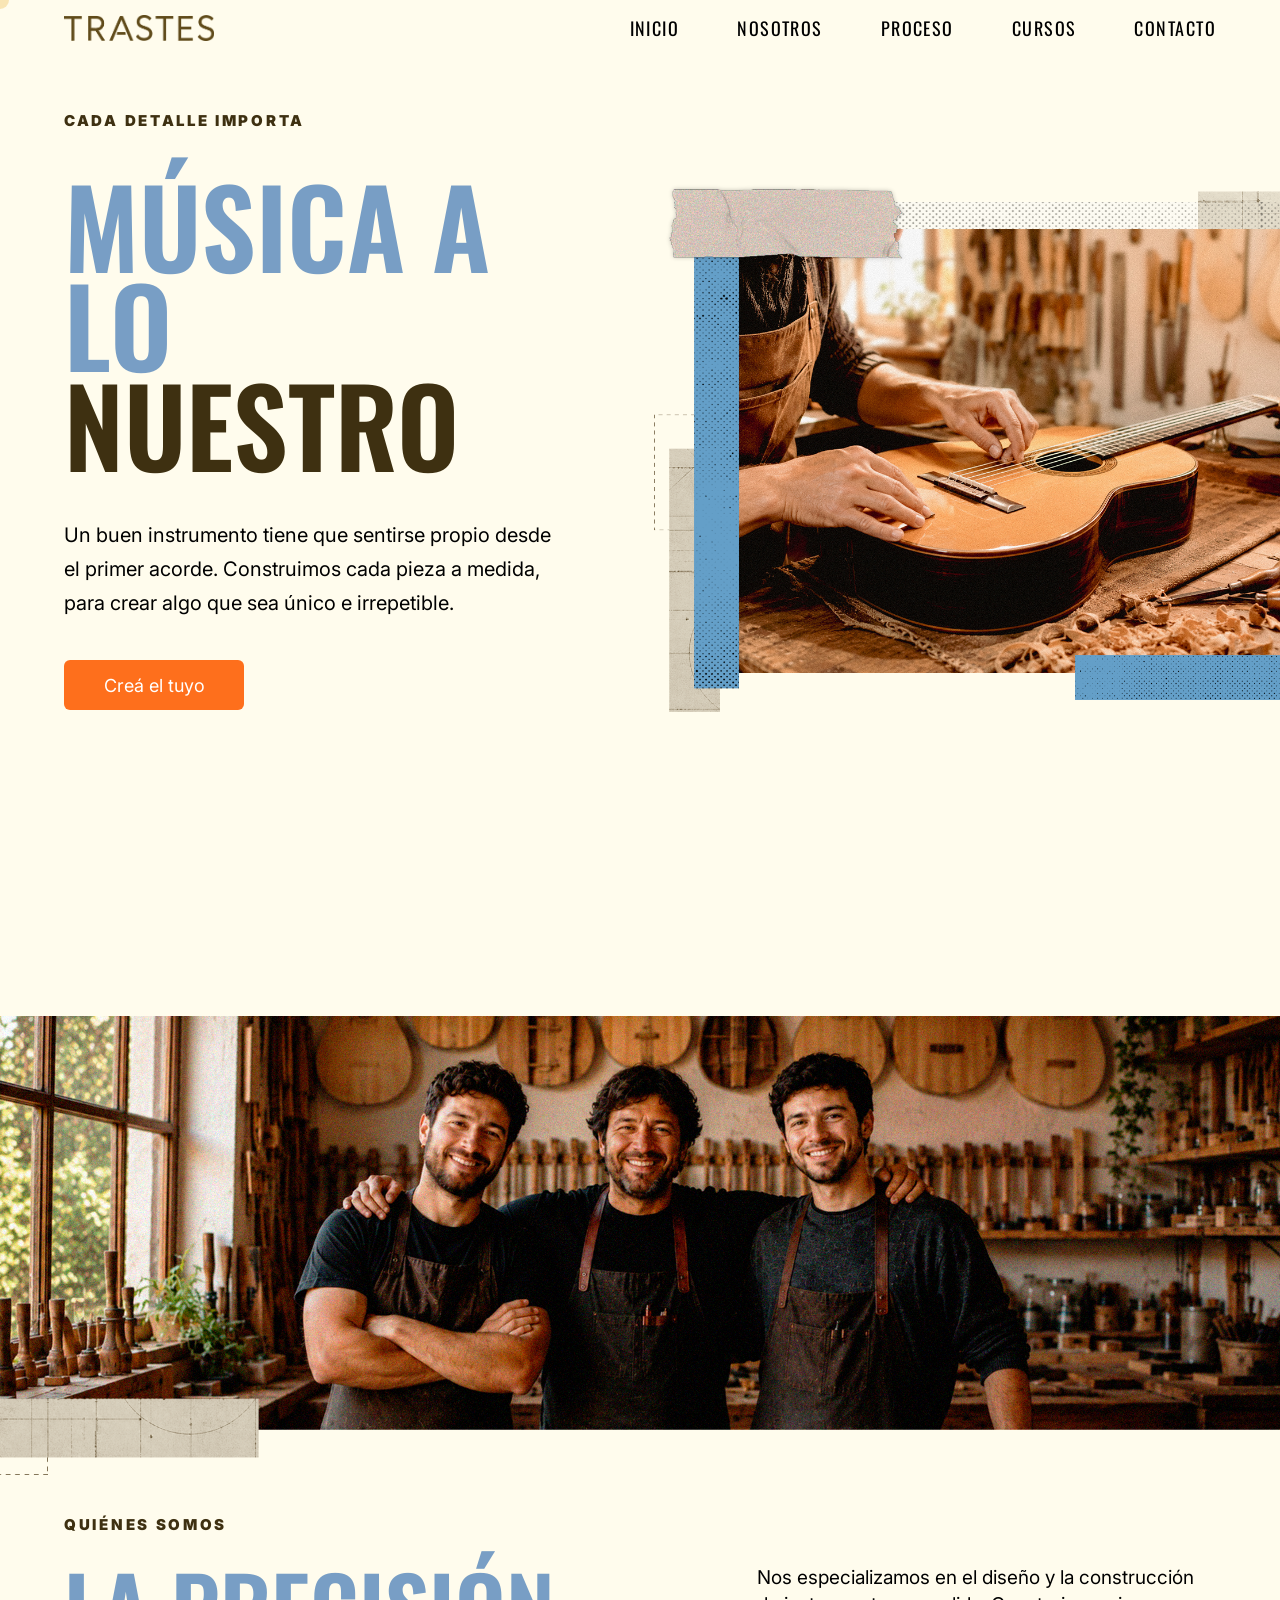
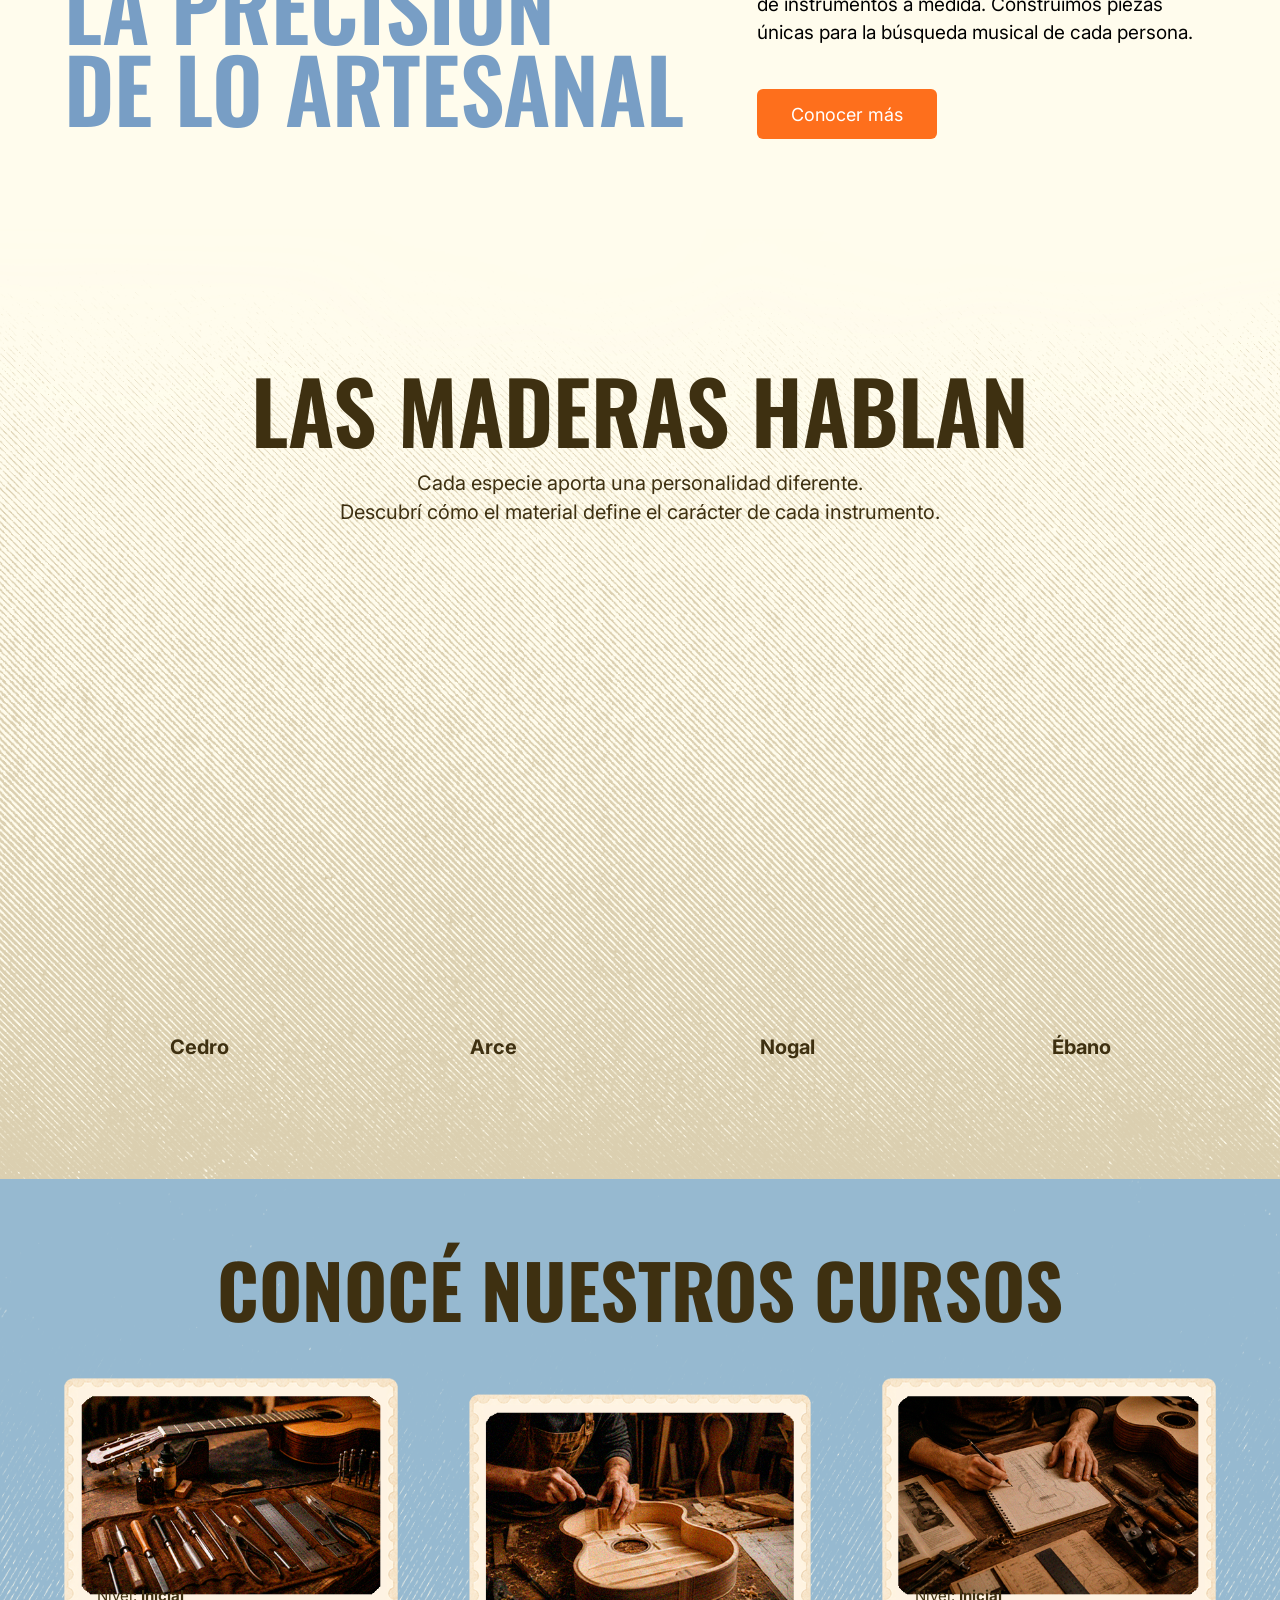
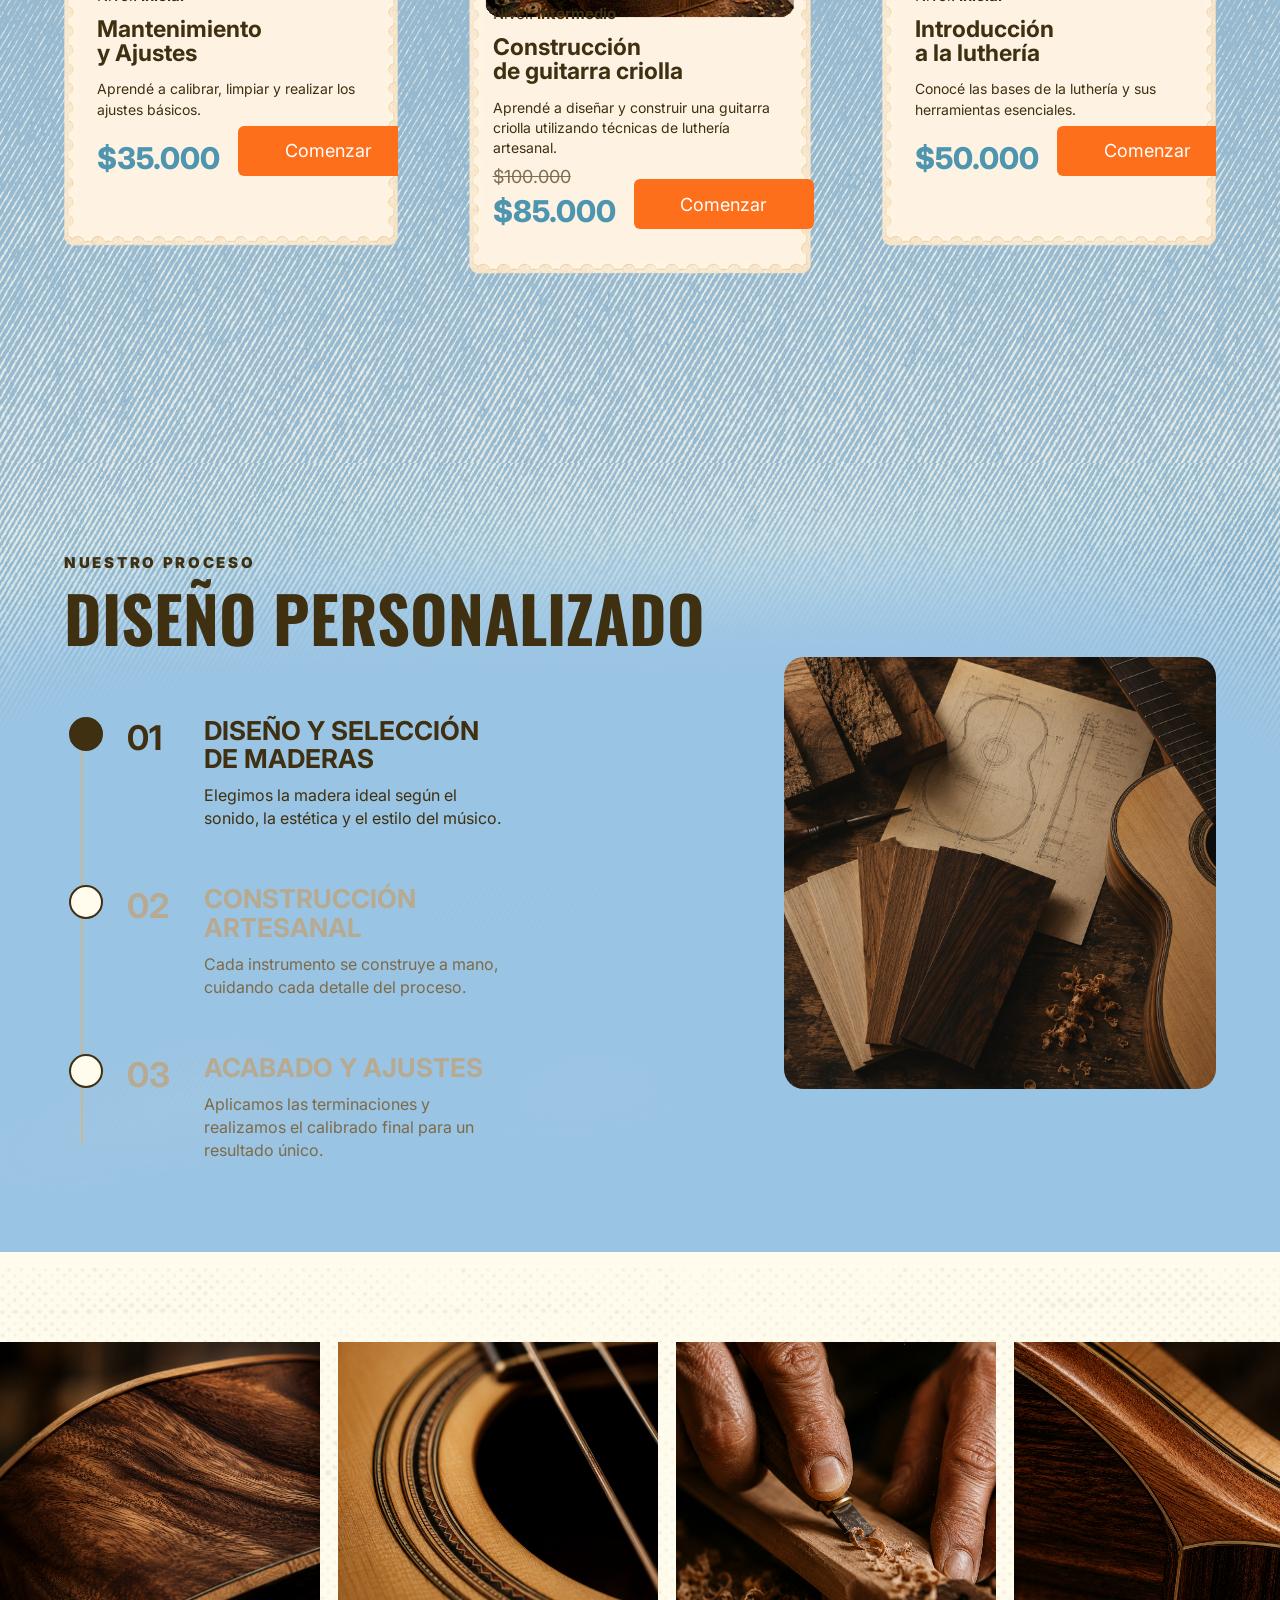
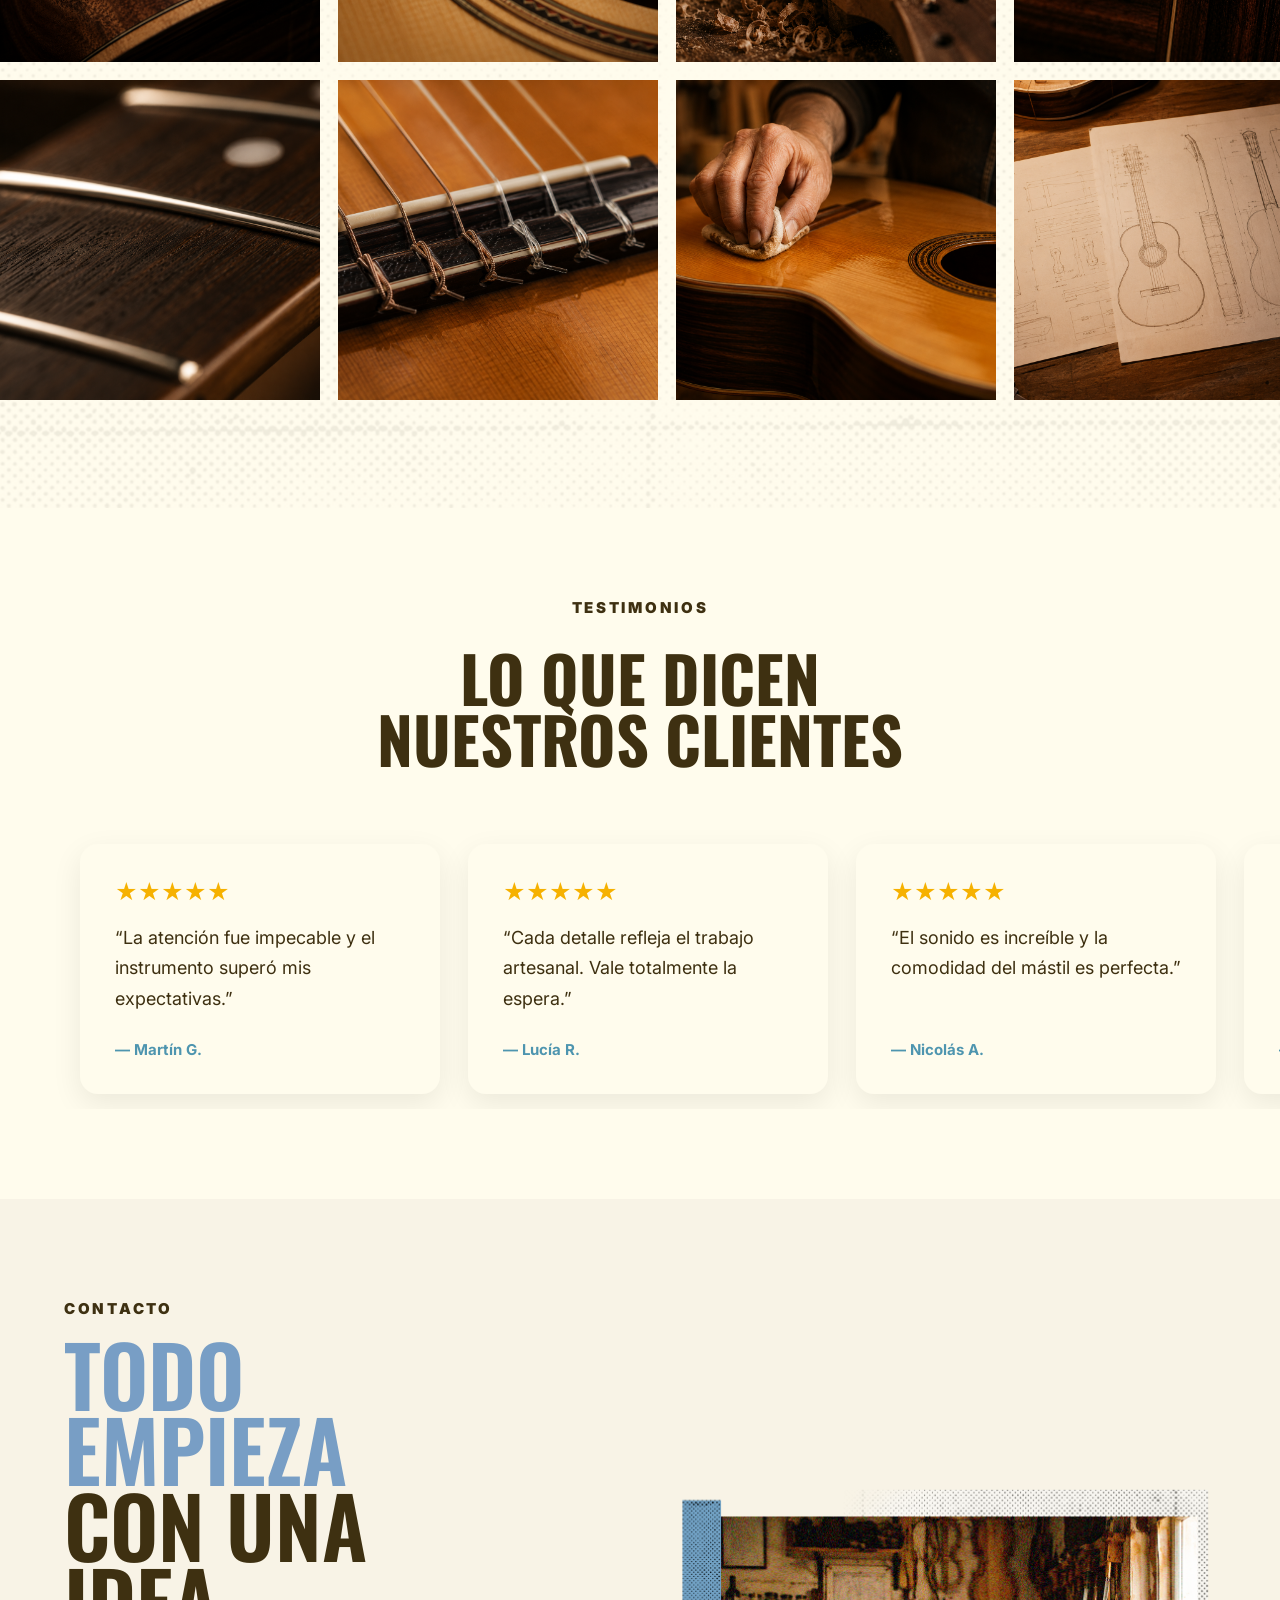
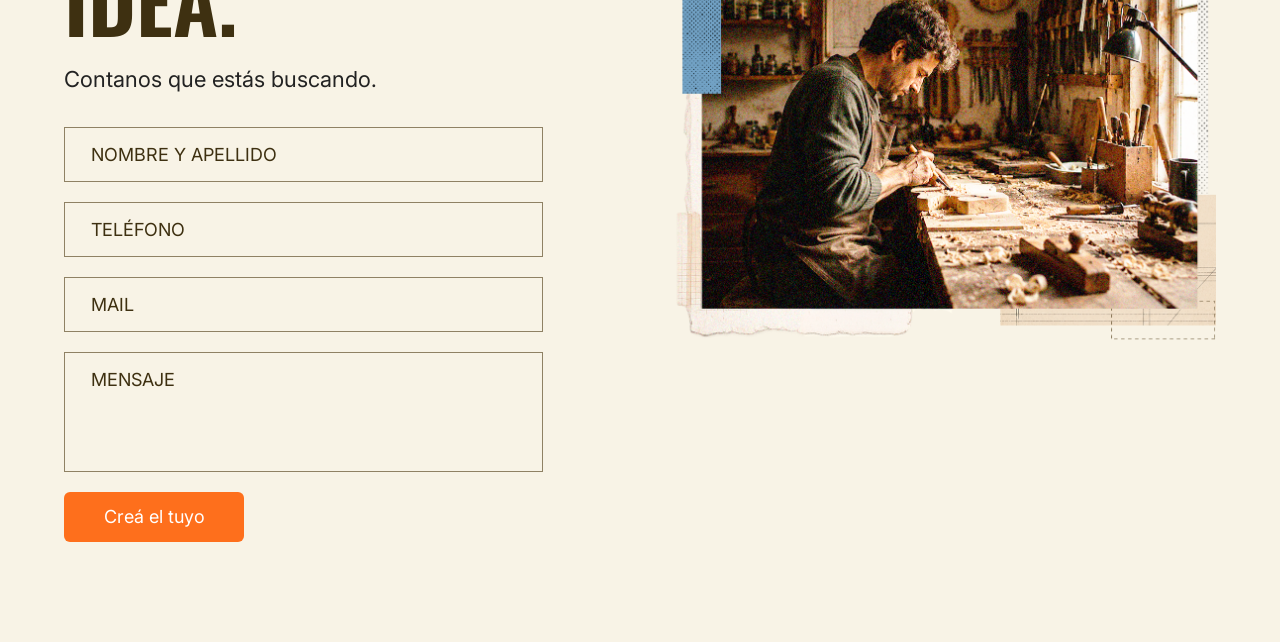
==== index.html @ e8a8e0d1 "Primer commit" ====
<!DOCTYPE html>
<html lang="es">

<head>

    <meta charset="UTF-8">
    <meta name="viewport" content="width=device-width, initial-scale=1.0">

    <title>Trastes | Luthería</title>

    <!-- Google Fonts -->
    <link rel="preconnect" href="https://fonts.googleapis.com">
    <link rel="preconnect" href="https://fonts.gstatic.com" crossorigin>

    <link href="https://fonts.googleapis.com/css2?family=Inter:wght@400&family=Oswald:wght@400;600&display=swap"
        rel="stylesheet">

    <!-- CSS -->
    <link rel="stylesheet" href="style.css">

</head>

<body>

    <!-- Cursor personalizado -->
    <div class="cursor"></div>

    <!-- ================= HEADER ================= -->

    <header>

        <div class="container nav-container">

            <a href="#" class="logo">
                <img src="img/logo.png" alt="Logo Trastes">
            </a>

            <nav>

                <ul>

                    <li><a href="#inicio">Inicio</a></li>
                    <li><a href="#nosotros">Nosotros</a></li>
                    <li><a href="#proceso">Proceso</a></li>
                    <li><a href="#cursos">Cursos</a></li>
                    <li><a href="#contacto">Contacto</a></li>

                </ul>

            </nav>

        </div>

    </header>

    <!-- ================= HERO ================= -->

    <section class="hero" id="inicio">

        <div class="container hero-container">

            <!-- TEXTO -->

            <div class="hero-text">

                <span class="subtitle">
                    CADA DETALLE IMPORTA
                </span>

                <h1>

                    <span class="blue">
                        MÚSICA A LO
                    </span>

                    <span class="brown">
                        NUESTRO
                    </span>

                </h1>

                <p>

                    Un buen instrumento tiene que sentirse propio
                    desde el primer acorde. Construimos cada pieza
                    a medida, para crear algo que sea único e irrepetible.

                </p>

                <a href="#" class="btn-principal">
                    Creá el tuyo
                </a>

            </div>

            <!-- IMAGEN -->

            <div class="hero-image">

                <img
                    src="img/hero-luthier.png"
                    alt="Luthier trabajando">

            </div>

        </div>

    </section>
<section class="nosotros" id="nosotros">

    <!-- Imagen -->

    <div class="nosotros-image">

        <img src="img/nosotros-collage.png" alt="Equipo de luthiers">

    </div>

    <div class="container">

        <span class="subtitle">
            QUIÉNES SOMOS
        </span>

        <div class="nosotros-contenido">

            <!-- Título -->

            <div class="nosotros-titulo">

                <h2>

                    <span class="blue">LA PRECISIÓN</span>
                    <span class="blue">DE LO ARTESANAL</span>

                </h2>

            </div>

            <!-- Texto -->

            <div class="nosotros-info">

                <p>

                    Nos especializamos en el diseño y la construcción de instrumentos a medida. Construimos piezas únicas para la búsqueda musical de cada persona.

                </p>

                <a href="#" class="btn-principal">

                    Conocer más

                </a>

            </div>

        </div>

    </div>

</section>
<!-- ================= LAS MADERAS ================= -->

<section class="maderas" id="maderas">

    <div class="container">

        <div class="maderas-header">

            <h2>
                LAS MADERAS HABLAN
            </h2>

            <p>
                Cada especie aporta una personalidad diferente.<br>
                Descubrí cómo el material define el carácter de cada instrumento.
            </p>

        </div>

        <div class="maderas-grid">

            <!-- Cedro -->

            <article class="card-madera">

                <div class="card-inner">

                    <div class="card-front">

                        <img src="img/madera-cedro.png" alt="Cedro">

                    </div>

                    <div class="card-back">

    <img src="img/pluma.png" alt="Ligero" class="icono-pluma">

    <h3>Ligero</h3>

    <p>
        De veta fina y tono cálido.
    </p>

</div>

                </div>

                <h4>Cedro</h4>

            </article>

            <!-- Arce -->

            <article class="card-madera">

                <div class="card-inner">

                    <div class="card-front">

                        <img src="img/madera-arce.png" alt="Arce">

                    </div>

                    <div class="card-back">
                        <img src="img/escudo.png" alt="Resistente" class="icono-escudo">

                        <h3>Resistente</h3>

                        <p>
                            De textura uniforme<br>
                            y color claro.
                        </p>

                    </div>

                </div>

                <h4>Arce</h4>

            </article>

            <!-- Nogal -->

            <article class="card-madera">

                <div class="card-inner">

                    <div class="card-front">

                        <img src="img/madera-nogal.png" alt="Nogal">

                    </div>

                    <div class="card-back">
                        <img src="img/estrella.png" alt="Noble" class="icono-estrella">

                        <h3>Noble</h3>

                        <p>
                            De vetas profundas<br>
                            y color intenso.
                        </p>

                    </div>

                </div>

                <h4>Nogal</h4>

            </article>

            <!-- Ébano -->

            <article class="card-madera">

                <div class="card-inner">

                    <div class="card-front">

                        <img src="img/madera-ebano.png" alt="Ébano">

                    </div>

                    <div class="card-back">
                        <img src="img/balanza.png" alt="Denso" class="icono-balanza">

                        <h3>Denso</h3>

                        <p>
                            De gran dureza<br>
                            y acabado elegante.
                        </p>

                    </div>

                </div>

                <h4>Ébano</h4>

            </article>

        </div>

    </div>

</section>
<!-- ================= CURSOS ================= -->

<section class="cursos" id="cursos">

    <div class="container">

        <div class="cursos-header">

            <h2>CONOCÉ NUESTROS CURSOS</h2>

        </div>

        <div class="cursos-grid">

            <!-- CURSO 1 -->

            <article class="curso-card curso-chico">

                <img src="img/curso-mantenimiento.png" alt="Curso Mantenimiento">

                <div class="curso-info">

                    <p class="nivel">
                        Nivel: <strong>Inicial</strong>
                    </p>

                    <h3>
                        Mantenimiento<br>
                        y Ajustes
                    </h3>

                    <p class="descripcion">
                        Aprendé a calibrar, limpiar y realizar los ajustes básicos.
                    </p>

                    <div class="curso-footer">

                        <p class="precio">
                            $35.000
                        </p>

                        <a href="#" class="btn-principal">
                            Comenzar
                        </a>

                    </div>

                </div>

            </article>

            <!-- CURSO 2 -->

            <article class="curso-card curso-grande">

                <img src="img/curso-construccion.png" alt="Curso Construcción">

                <div class="curso-info">

                    <p class="nivel">
                        Nivel: <strong>Intermedio</strong>
                    </p>

                    <h3>
                        Construcción<br>
                        de guitarra criolla
                    </h3>

                    <p class="descripcion">
                        Aprendé a diseñar y construir una guitarra criolla utilizando técnicas de luthería artesanal.
                    </p>

                    <p class="precio-anterior">
                        $100.000
                    </p>

                    <div class="curso-footer">

                        <p class="precio">
                            $85.000
                        </p>

                        <a href="detalle.html" class="btn-principal">
                            Comenzar
                        </a>

                    </div>

                </div>

            </article>

            <!-- CURSO 3 -->

            <article class="curso-card curso-chico">

                <img src="img/curso-introduccion.png" alt="Curso Introducción">

                <div class="curso-info">

                    <p class="nivel">
                        Nivel: <strong>Inicial</strong>
                    </p>

                    <h3>
                        Introducción<br>
                        a la luthería
                    </h3>

                    <p class="descripcion">
                        Conocé las bases de la luthería y sus herramientas esenciales.
                    </p>

                    <div class="curso-footer">

                        <p class="precio">
                            $50.000
                        </p>

                        <a href="#" class="btn-principal">
                            Comenzar
                        </a>

                    </div>

                </div>

            </article>

        </div>

    </div>

</section>

</section>
<!-- ================= PROCESO ================= -->

<section class="proceso" id="proceso">

    <div class="container proceso-container">

        <!-- TÍTULO -->

        <div class="proceso-header">

            <span class="subtitle">
                NUESTRO PROCESO
            </span>

            <h2>
                DISEÑO PERSONALIZADO
            </h2>

        </div>

        <!-- CONTENIDO -->

        <div class="proceso-content">

            <!-- TIMELINE -->

            <div class="timeline">

                <div class="linea"></div>

                <!-- PASO 1 -->

                <div class="step active" data-img="img/proceso-1.png">

                    <div class="circle"></div>

                    <div class="numero">
                        01
                    </div>

                    <div class="texto">

                        DISEÑO Y SELECCIÓN<br>
                        DE MADERAS

                        <span>
                            Elegimos la madera ideal según el sonido,
                            la estética y el estilo del músico.
                        </span>

                    </div>

                </div>

                <!-- PASO 2 -->

                <div class="step" data-img="img/proceso-2.png">

                    <div class="circle"></div>

                    <div class="numero">
                        02
                    </div>

                    <div class="texto">

                        CONSTRUCCIÓN<br>
                        ARTESANAL

                        <span>
                            Cada instrumento se construye a mano,
                            cuidando cada detalle del proceso.
                        </span>

                    </div>

                </div>

                <!-- PASO 3 -->

                <div class="step" data-img="img/proceso-3.png">

                    <div class="circle"></div>

                    <div class="numero">
                        03
                    </div>

                    <div class="texto">

                        ACABADO Y AJUSTES

                        <span>
                            Aplicamos las terminaciones y realizamos
                            el calibrado final para un resultado único.
                        </span>

                    </div>

                </div>

            </div>

            <!-- IMAGEN -->

            <div class="proceso-right">

                <img
                    id="proceso-img"
                    src="img/proceso-1.png"
                    alt="Proceso">

            </div>

        </div>

    </div>

</section>
<!-- ================= GALERÍA ================= -->

<section class="galeria" id="galeria">

    <!-- FILA 1 -->

    <div class="galeria-slider">

        <div class="galeria-track izquierda">

            <img src="img/foto1.png" alt="">
            <img src="img/foto2.png" alt="">
            <img src="img/foto3.png" alt="">
            <img src="img/foto4.png" alt="">
            <img src="img/foto5.png" alt="">
            <img src="img/foto6.png" alt="">
            <img src="img/foto7.png" alt="">
            <img src="img/foto8.png" alt="">
            <img src="img/foto9.png" alt="">

            <!-- Repetidas para el loop -->

            <img src="img/foto1.png" alt="">
            <img src="img/foto2.png" alt="">
            <img src="img/foto3.png" alt="">
            <img src="img/foto4.png" alt="">
            <img src="img/foto5.png" alt="">
            <img src="img/foto6.png" alt="">
            <img src="img/foto7.png" alt="">
            <img src="img/foto8.png" alt="">
            <img src="img/foto9.png" alt="">

        </div>

    </div>

    <!-- FILA 2 -->

    <div class="galeria-slider">

        <div class="galeria-track derecha">

            <img src="img/foto10.png" alt="">
            <img src="img/foto11.png" alt="">
            <img src="img/foto12.png" alt="">
            <img src="img/foto13.png" alt="">
            <img src="img/foto14.png" alt="">
            <img src="img/foto15.png" alt="">
            <img src="img/foto16.png" alt="">
            <img src="img/foto17.png" alt="">
            <img src="img/foto18.png" alt="">

            <!-- Repetidas para el loop -->

            <img src="img/foto10.png" alt="">
            <img src="img/foto11.png" alt="">
            <img src="img/foto12.png" alt="">
            <img src="img/foto13.png" alt="">
            <img src="img/foto14.png" alt="">
            <img src="img/foto15.png" alt="">
            <img src="img/foto16.png" alt="">
            <img src="img/foto17.png" alt="">
            <img src="img/foto18.png" alt="">

        </div>

    </div>

</section>

<!-- ================= TESTIMONIOS ================= -->

<section class="testimonios" id="testimonios">

    <div class="container">

        <div class="testimonios-header">

            <span class="subtitle">
                TESTIMONIOS
            </span>

            <h2>
                LO QUE DICEN<br>
                NUESTROS CLIENTES
            </h2>

        </div>

    </div>

    <div class="slider">

        <div class="slider-track">

            <!-- 1 -->

            <article class="testimonio-card">
                <p class="estrellas">★★★★★</p>
                <p class="comentario">
                    “La atención fue impecable y el instrumento superó mis expectativas.”
                </p>
                <span class="autor">— Martín G.</span>
            </article>

            <!-- 2 -->

            <article class="testimonio-card">
                <p class="estrellas">★★★★★</p>
                <p class="comentario">
                    “Cada detalle refleja el trabajo artesanal. Vale totalmente la espera.”
                </p>
                <span class="autor">— Lucía R.</span>
            </article>

            <!-- 3 -->

            <article class="testimonio-card">
                <p class="estrellas">★★★★★</p>
                <p class="comentario">
                    “El sonido es increíble y la comodidad del mástil es perfecta.”
                </p>
                <span class="autor">— Nicolás A.</span>
            </article>

            <!-- 4 -->

            <article class="testimonio-card">
                <p class="estrellas">★★★★★</p>
                <p class="comentario">
                    “Me acompañaron durante todo el proceso de construcción.”
                </p>
                <span class="autor">— Sofía C.</span>
            </article>

            <!-- 5 -->

            <article class="testimonio-card">
                <p class="estrellas">★★★★★</p>
                <p class="comentario">
                    “Se nota el cuidado por cada pieza de madera.”
                </p>
                <span class="autor">— Pablo M.</span>
            </article>

            <!-- 6 -->

            <article class="testimonio-card">
                <p class="estrellas">★★★★★</p>
                <p class="comentario">
                    “Aprendí muchísimo en el curso. Muy recomendable.”
                </p>
                <span class="autor">— Valentina S.</span>
            </article>

            <!-- 7 -->

            <article class="testimonio-card">
                <p class="estrellas">★★★★★</p>
                <p class="comentario">
                    “La guitarra quedó exactamente como la imaginaba.”
                </p>
                <span class="autor">— Franco L.</span>
            </article>

            <!-- 8 -->

            <article class="testimonio-card">
                <p class="estrellas">★★★★★</p>
                <p class="comentario">
                    “Un trabajo artesanal de primer nivel.”
                </p>
                <span class="autor">— Camila D.</span>
            </article>

            <!-- 9 -->

            <article class="testimonio-card">
                <p class="estrellas">★★★★★</p>
                <p class="comentario">
                    “Excelente calidad y una experiencia muy personalizada.”
                </p>
                <span class="autor">— Diego P.</span>
            </article>

            <!-- 10 -->

            <article class="testimonio-card">
                <p class="estrellas">★★★★★</p>
                <p class="comentario">
                    “Volvería a elegir Trastes sin dudarlo.”
                </p>
                <span class="autor">— Agustina F.</span>
            </article>

            <!-- REPETIDOS PARA EL LOOP -->

            <article class="testimonio-card">
                <p class="estrellas">★★★★★</p>
                <p class="comentario">“La atención fue impecable y el instrumento superó mis expectativas.”</p>
                <span class="autor">— Martín G.</span>
            </article>

            <article class="testimonio-card">
                <p class="estrellas">★★★★★</p>
                <p class="comentario">“Cada detalle refleja el trabajo artesanal. Vale totalmente la espera.”</p>
                <span class="autor">— Lucía R.</span>
            </article>

            <article class="testimonio-card">
                <p class="estrellas">★★★★★</p>
                <p class="comentario">“El sonido es increíble y la comodidad del mástil es perfecta.”</p>
                <span class="autor">— Nicolás A.</span>
            </article>

            <article class="testimonio-card">
                <p class="estrellas">★★★★★</p>
                <p class="comentario">“Me acompañaron durante todo el proceso de construcción.”</p>
                <span class="autor">— Sofía C.</span>
            </article>

            <article class="testimonio-card">
                <p class="estrellas">★★★★★</p>
                <p class="comentario">“Se nota el cuidado por cada pieza de madera.”</p>
                <span class="autor">— Pablo M.</span>
            </article>

            <article class="testimonio-card">
                <p class="estrellas">★★★★★</p>
                <p class="comentario">“Aprendí muchísimo en el curso. Muy recomendable.”</p>
                <span class="autor">— Valentina S.</span>
            </article>

            <article class="testimonio-card">
                <p class="estrellas">★★★★★</p>
                <p class="comentario">“La guitarra quedó exactamente como la imaginaba.”</p>
                <span class="autor">— Franco L.</span>
            </article>

            <article class="testimonio-card">
                <p class="estrellas">★★★★★</p>
                <p class="comentario">“Un trabajo artesanal de primer nivel.”</p>
                <span class="autor">— Camila D.</span>
            </article>

            <article class="testimonio-card">
                <p class="estrellas">★★★★★</p>
                <p class="comentario">“Excelente calidad y una experiencia muy personalizada.”</p>
                <span class="autor">— Diego P.</span>
            </article>

            <article class="testimonio-card">
                <p class="estrellas">★★★★★</p>
                <p class="comentario">“Volvería a elegir Trastes sin dudarlo.”</p>
                <span class="autor">— Agustina F.</span>
            </article>

        </div>

    </div>

</section>
<!-- ================= CONTACTO ================= -->

<section class="contacto" id="contacto">

    <div class="container contacto-container">

        <!-- IZQUIERDA -->

        <div class="contacto-left">

            <span class="subtitle">
                CONTACTO
            </span>

            <h2>
                <span>TODO EMPIEZA</span><br>
                CON UNA IDEA.
            </h2>

            <p>
                Contanos que estás buscando.
            </p>

            <form>

                <input
                    type="text"
                    placeholder="NOMBRE Y APELLIDO">

                <input
                    type="tel"
                    placeholder="TELÉFONO">

                <input
                    type="email"
                    placeholder="MAIL">

                <textarea
                    placeholder="MENSAJE"></textarea>

                <button class="btn-principal">
                    Creá el tuyo
                </button>

            </form>

        </div>

        <!-- DERECHA -->

        <div class="contacto-right">

            <img
                src="img/contacto.png"
                alt="Luthier trabajando">

        </div>

    </div>

</section>

<script src="script.js"></script>

</body>
</html>
---- style.css ----
/*==================================================
RESET
==================================================*/

*{
    margin:0;
    padding:0;
    box-sizing:border-box;
}

html{
    scroll-behavior:smooth;
}

body{

    background:#FFFCED;
    color:#000;
    font-family:'Inter',sans-serif;
    overflow-x:hidden;
    cursor:none;

}

/*==================================================
VARIABLES
==================================================*/

:root{

    --crema:#FFFCED;
    --celeste:#789EC5;
    --marron:#3E3011;
    --mostaza:#EFC45E;
    --negro:#000000;

}

/*==================================================
GENERALES
==================================================*/

.container{

    width:90%;
    max-width:1400px;
    margin:auto;

}

img{

    display:block;
    width:100%;

}

a{

    text-decoration:none;
    color:inherit;

}

ul{

    list-style:none;

}

/*==================================================
HEADER
==================================================*/

header{

    width:100%;
    padding:15px 0;

}

.nav-container{

    display:flex;
    justify-content:space-between;
    align-items:center;

}

/*==================================================
LOGO
==================================================*/

.logo img{

    width:150px;
    height:auto;

}

/*==================================================
MENU
==================================================*/

nav ul{

    display:flex;
    align-items:center;
    gap:58px;

}

nav a{

    font-family:'Oswald',sans-serif;
    font-size:18px;
    font-weight:400;
    text-transform:uppercase;
    letter-spacing:.08em;

    transition:.3s;

}

nav a:hover{

    color:var(--celeste);

}
/*==================================================
HERO
==================================================*/

.hero{

    width:100%;
    min-height:100vh;

    display:flex;
    align-items:center;

    padding:80px 0 40px;

}

.hero-container{

    display:flex;
    align-items:center;
    justify-content:space-between;

    gap:90px;

    margin-top:20px;

}

/*==================================================
TEXTO
==================================================*/

.hero-text{

    flex:0 0 43%;

    transform:translateY(-30px);

}

.subtitle{

    display:block;

    margin-bottom:30px;

    font-family:'Inter',sans-serif;
    font-size:15px;
    font-weight:900;
    text-transform:uppercase;
    letter-spacing:.18em;

    color:#3e3011;

}

.hero .subtitle{

    position:relative;
    top:-15px;

}
.hero h1{

    display:flex;
    flex-direction:column;

    margin-bottom:45px;

    font-family:'Oswald',sans-serif;
    font-size:108px;
    font-weight:600;

    line-height:.92;

    text-transform:uppercase;

}

.blue{

    color:#789EC5;

}

.brown{

    color:#3E3011;

}

.hero p{

    width:500px;

    margin-bottom:40px;

    font-family:'Inter',sans-serif;
    font-size:20px;
    font-weight:400;

    line-height:1.7;

    color:#000;

}

.hero p strong{

    font-weight:400;

}

/*==================================================
BOTÓN
==================================================*/

.btn-principal{

    display:inline-flex;
    justify-content:center;
    align-items:center;

    width:180px;
    height:50px;

    background:#fe6f1c;

    border-radius:6px;

    color:#fff;

    font-family:'Inter',sans-serif;
    font-size:18px;
    font-weight:700;

    transition:.3s;

}

.btn-principal:hover{

    background:#ddb148;

}
/*==================================================
IMAGEN HERO
==================================================*/

.hero-image{

    flex:0 0 57%;

    display:flex;
    justify-content:flex-end;
    align-items:center;

}

.hero-image img{

    width:100%;
    max-width:850px;

    height:auto;

    object-fit:contain;

    transition:.4s ease;

}

.hero-image img:hover{

    transform:scale(1.01);

}

/*==================================================
CURSOR PERSONALIZADO
==================================================*/

.cursor{

    position:fixed;

    top:0;
    left:0;

    width:18px;
    height:18px;

    border-radius:50%;

    background:rgba(239,196,94,.40);

    pointer-events:none;

    transform:translate(-50%,-50%);

    z-index:9999;

    transition:
        width .25s,
        height .25s,
        background .25s;

}

/*==================================================
SELECCIÓN
==================================================*/

::selection{

    background:#EFC45E;
    color:#000;

}

/*==================================================
SCROLL
==================================================*/

::-webkit-scrollbar{

    width:10px;

}

::-webkit-scrollbar-track{

    background:#F4F0DF;

}

::-webkit-scrollbar-thumb{

    background:#3E3011;

    border-radius:30px;

}

::-webkit-scrollbar-thumb:hover{

    background:#789EC5;

}

/*==================================================
TRANSICIONES
==================================================*/

.logo img,
nav a,
.btn-principal,
.hero-image img{

    transition:.35s ease;

}

.logo img:hover{

    transform:rotate(-2deg);

}
/*==================================================
/*==================================================
QUIÉNES SOMOS
==================================================*/

.nosotros{

    width:100%;

    padding:60px 0 90px;

}

.nosotros-image{

    width:100vw;

    margin-left:calc(50% - 50vw);

    margin-bottom:40px;

}

.nosotros-image img{

    width:100%;

    display:block;

}

.nosotros-contenido{

    display:flex;

    justify-content:space-between;

    align-items:flex-start;

    gap:140px;

}

.nosotros-titulo{

    width:48%;

}

.nosotros-info{

    width:52%;

}
/*==================================================
LAS MADERAS
==================================================*/

.maderas{

    width:100%;

    padding:140px 0 120px;

    background:
        url("img/maderas.png")
        center bottom
        no-repeat;

    background-size:cover;

}

.maderas-header{

    text-align:center;

    margin-bottom:70px;

}

.maderas-header h2{

    margin-bottom:18px;

    font-family:'Oswald',sans-serif;

    font-size:86px;

    font-weight:600;

    line-height:.95;

    text-transform:uppercase;

    color:var(--marron);

}

.maderas-header p{

    font-family:'Inter',sans-serif;

    font-size:20px;

    font-weight:400;

    line-height:1.45;

    color:#3E3011;

}

/*==================================================
GRID
==================================================*/

.maderas-grid{

    display:grid;

    grid-template-columns:repeat(4,1fr);

    gap:24px;

    justify-items:center;

}
/*==================================================
TARJETAS
==================================================*/

.card-madera{

    width:220px;

    display:flex;
    flex-direction:column;
    align-items:center;

    perspective:1200px;

}

.card-inner{

    position:relative;

    width:220px;
    height:420px;

    transform-style:preserve-3d;
    -webkit-transform-style:preserve-3d;

}

.card-front,
.card-back{

    position:absolute;

    top:0;
    left:0;

    width:100%;
    height:100%;

    border-radius:20px;

    overflow:hidden;

    transition:transform .65s ease;

    backface-visibility:hidden;
    -webkit-backface-visibility:hidden;

}

.card-front{

    background:#fff;

    transform:rotateY(0deg);

}

.card-front img{

    width:100%;
    height:100%;

    object-fit:cover;

    display:block;

}

/*==================================================
CARA TRASERA
==================================================*/

.card-back{

    display:flex;
    flex-direction:column;
    justify-content:center;
    align-items:center;

    padding:40px;

    background:#FFFCED;

    transform:rotateY(180deg);

    backface-visibility:hidden;
    -webkit-backface-visibility:hidden;

    text-align:center;

}

.card-back h3{

    margin-bottom:12px;

    font-family:'Inter',sans-serif;

    font-size:20px;

    font-weight:700;

    color:var(--marron);

}

.card-back p{

    font-family:'Inter',sans-serif;

    font-size:18px;

    font-weight:400;

    line-height:1.4;

    color:var(--marron);

}
/*==================================================
ICONOS MADERAS
==================================================*/

.icono-pluma{

    width:60px;

    height:auto;

    margin-bottom:22px;

}

.icono-escudo{

    width:65px;

    height:auto;

    margin-bottom:22px;

}

.icono-estrella{

    width:70px;

    height:auto;

    margin-bottom:22px;

}

.icono-balanza{

    width:100px;

    height:auto;

    margin-bottom:22px;

}
/*==================================================
ANIMACIÓN FLIP
==================================================*/

.card-front{

    transform:rotateY(0deg);

}

.card-back{

    transform:rotateY(180deg);

}

.card-madera:hover .card-front{

    transform:rotateY(-180deg);

}

.card-madera:hover .card-back{

    transform:rotateY(0deg);

}

/*==================================================
EFECTOS
==================================================*/

.card-front,
.card-back{

    box-shadow:0 8px 30px rgba(0,0,0,.08);

}

.card-madera:hover{

    cursor:pointer;

}

.card-front img{

    transition:.4s ease;

}

.card-madera:hover .card-front img{

    transform:scale(1.03);

}
/*==================================================
NOMBRE DE LA MADERA
==================================================*/

.card-madera h4{

    width:220px;

    margin-top:18px;

    text-align:center;

    font-family:'Inter',sans-serif;
    font-size:20px;
    font-weight:700;

    color:var(--marron);

}
/*==================================================
IMAGEN
==================================================*/

.nosotros-image{

    flex:0 0 48%;

    display:flex;
    justify-content:flex-start;

}

.nosotros-image img{

    display:block;

    width:100%;

    height:auto;

}

/*==================================================
TEXTO
==================================================*/

.nosotros-titulo{

    width:48%;

}

.nosotros-titulo h2{

    display:flex;
    flex-direction:column;

    font-family:'Oswald',sans-serif;
    font-size:88px;
    font-weight:600;

    line-height:.94;

    text-transform:uppercase;

}

.nosotros-titulo h2 span{

    display:block;

    white-space:nowrap;

}

.nosotros-info{

    width:52%;

}

.nosotros-info p{

    font-family:'Inter',sans-serif;
    font-size:19px;
    font-weight:400;

    line-height:1.45;

    color:#000;

    margin-bottom:38px;

}

.nosotros-info .btn-principal{

    margin-top:5px;

}

.btn-principal:active{

    transform:scale(.97);

}
/*==================================================
CURSOS
==================================================*/

.cursos{

    width:100%;

    padding:55px 0 65px;

    background-color:#FFFCED;

    background-image:url("img/fondo-cursos.png");

    background-repeat:no-repeat;

    background-position:center center;

    background-size:cover;

}

.cursos-header{

    text-align:center;

    margin-bottom:55px;

}

.cursos-header h2{

    font-family:'Oswald',sans-serif;
    font-size:74px;
    font-weight:700;

    text-transform:uppercase;

    color:#3E3011;

}

/*==================================================
GRID
==================================================*/

.cursos-grid{

    display:flex;

    justify-content:space-between;

    align-items:flex-start;

    gap:35px;

}

/*==================================================
TARJETAS
==================================================*/

.curso-card{

    width:29%;

    display:flex;

    flex-direction:column;

    align-items:center;

    min-height:620px;

    transition:.35s ease;

    overflow:hidden;

}

.curso-card:hover{

    transform:translateY(-8px);

}

.curso-grande{

    width:32%;

    min-height:600px;

}

.curso-card img{

    width:100%;

    display:block;

}
.curso-grande img{

    width:93%;

    margin:16px auto 0;

}

/*==================================================
INFORMACIÓN
==================================================*/

.curso-info{

    width:80%;

    margin-top:-270px;

    display:flex;

    flex-direction:column;

}

.curso-card:not(.curso-grande) .curso-info{

    margin-top:-260px;

}

.nivel{

    margin-bottom:12px;

    font-family:'Inter',sans-serif;
    font-size:15px;
    font-weight:400;

    color:#3E3011;

}

.nivel strong{

    font-weight:700;

}

.curso-info h3{

    margin-bottom:14px;

    font-family:'Inter',sans-serif;
    font-size:23px;
    font-weight:700;

    line-height:1.05;

    color:#3E3011;

}

.descripcion{

    margin-bottom:8px;

    font-family:'Inter',sans-serif;
    font-size:14px;

    line-height:1.45;

    color:#3E3011;

}

.precio-anterior{

    margin-bottom:-50px;

    font-family:'Inter',sans-serif;
    font-size:17px;

    color:#6E5A37;

    text-decoration:line-through;

}

.curso-footer{

    display:flex;

    justify-content:space-between;

    align-items:flex-end;

    gap:18px;

    margin-top:12px;

}

.precio{

    font-family:'Inter',sans-serif;
    font-size:30px;
    font-weight:800;

    color:#4E95AF;

    margin:0;

}

/*==================================================
BOTÓN
==================================================*/

.curso-card .btn-principal{

    width:150px;
    height:44px;

    display:flex;
    justify-content:center;
    align-items:center;

    margin:0;

    font-size:18px;

    flex-shrink:0;

}
/*==================================================
BOTONES
==================================================*/
.curso-card .btn-principal{

    width:180px;
    height:50px;

    display:flex;
    justify-content:center;
    align-items:center;

}

/* Tarjetas laterales */
.curso-chico .btn-principal{

    margin-top:-25px;

}

/* Tarjeta del medio */
.curso-grande .btn-principal{

    margin-top:0;

}

/*==================================================
HEADER
==================================================*/

.cursos-header{

    text-align:center;

    margin-bottom:35px;

}

.cursos-header h2{

    font-family:'Oswald',sans-serif;

    font-size:74px;

    font-weight:700;

    text-transform:uppercase;

    color:#3E3011;

}
/*==================================================
PROCESO
==================================================*/

.proceso{

    width:100%;

    padding:90px 0;

    background:url("img/fondo-proceso.png") center center no-repeat;

    background-size:cover;

}

/*==================================================
CONTENEDOR
==================================================*/

.proceso-container{

    display:flex;

    flex-direction:column;

}

/*==================================================
HEADER
==================================================*/

.proceso-header{

    margin-bottom:70px;

}

.proceso .subtitle{

    margin-bottom:16px;

}

.proceso-header h2{

    font-family:'Oswald',sans-serif;

    font-size:64px;

    font-weight:700;

    line-height:.92;

    text-transform:uppercase;

    color:#3E3011;

}

/*==================================================
CONTENIDO
==================================================*/

.proceso-content{

    display:flex;

    justify-content:space-between;

    align-items:flex-start;

    gap:100px;

}

/*==================================================
TIMELINE
==================================================*/

.timeline{

    width:520px;

    position:relative;

    display:flex;

    flex-direction:column;

    gap:55px;

    padding-left:5px;

}

.linea{

    position:absolute;

    left:17px;

    top:18px;

    bottom:18px;

    width:2px;

    background:#C7B898;

}

.step{

    display:grid;

    grid-template-columns:36px 55px auto;

    align-items:flex-start;

    column-gap:22px;

}

/*==================================================
CÍRCULO
==================================================*/

.circle{

    width:34px;

    height:34px;

    border-radius:50%;

    border:2px solid #3E3011;

    background:#FFFCED;

    transition:.4s;

    z-index:2;

}

/*==================================================
NÚMERO
==================================================*/

.numero{

    font-family:'Inter',sans-serif;

    font-size:34px;

    font-weight:700;

    color:#B7AA91;

    transition:.4s;

}

/*==================================================
TEXTO
==================================================*/

.texto{

    font-family:'Inter',sans-serif;

    font-size:26px;

    font-weight:700;

    line-height:1.1;

    text-transform:uppercase;

    color:#B7AA91;

    transition:.4s;

}

.texto span{

    display:block;

    margin-top:10px;

    font-family:'Inter',sans-serif;

    font-size:16px;

    font-weight:400;

    line-height:1.45;

    text-transform:none;

    color:#7D6A49;

    max-width:300px;

}

/*==================================================
ACTIVO
==================================================*/

.step.active .circle{

    background:#3e3011;

}

.step.active .numero,
.step.active .texto{

    color:#3e3011;

}

.step.active .texto span{

    color:#3e3011;

}

/*==================================================
IMAGEN
==================================================*/

.proceso-right{

    flex:1;

    display:flex;

    justify-content:center;

    align-items:flex-start;

    margin-top:-60px;

    margin-left:100px;

}

.proceso-right img{

    width:100%;

    max-width:560px;

    border-radius:20px;

    transition:opacity .5s ease;

}
/*==================================================
GALERÍA
==================================================*/

.galeria{

    width:100%;

    padding:90px 0;

    overflow:hidden;

    background:url("img/fondo-galeria.png") center center no-repeat;
    background-size:cover;

}

/*==================================================
FILAS
==================================================*/

.galeria-slider{

    width:100%;

    overflow:hidden;

    margin-bottom:18px;

}

.galeria-track{

    display:flex;

    width:max-content;

    gap:18px;

}

.galeria-track img{

    width:320px;

    height:320px;

    object-fit:cover;

    flex-shrink:0;

    transition:transform .35s ease;

}

.galeria-track img:hover{

    transform:scale(1.05);

}

/*==================================================
ANIMACIONES
==================================================*/

.izquierda{

    animation:galeriaIzquierda 90s linear infinite;

}

.derecha{

    animation:galeriaDerecha 90s linear infinite;

}

@keyframes galeriaIzquierda{

    from{

        transform:translateX(0);

    }

    to{

        transform:translateX(-50%);

    }

}

@keyframes galeriaDerecha{

    from{

        transform:translateX(-50%);

    }

    to{

        transform:translateX(0);

    }

}
/*==================================================
TESTIMONIOS
==================================================*/

.testimonios{

    width:100%;

    padding:90px 0;

    background:url("img/fondo-testimonios.png") center center no-repeat;

    background-size:cover;

    overflow:hidden;

}

/*==================================================
HEADER
==================================================*/

.testimonios-header{

    text-align:center;

    margin-bottom:60px;

}

.testimonios-header h2{

    font-family:'Oswald',sans-serif;

    font-size:64px;

    font-weight:700;

    line-height:.95;

    text-transform:uppercase;

    color:#3E3011;

}

/*==================================================
SLIDER
==================================================*/

.slider{

    width:100%;

    overflow:hidden;

    padding:0 80px;

    box-sizing:border-box;

}

.slider-track{

    display:flex;

    gap:28px;

    width:max-content;

    padding:15px 0;

    animation:scrollTestimonios 90s linear infinite;

}

/*==================================================
TARJETAS
==================================================*/

.testimonio-card{

    width:360px;

    min-height:230px;

    padding:35px;

    border-radius:18px;

    background:#FFFCED;

    flex-shrink:0;

    display:flex;

    flex-direction:column;

    justify-content:flex-start;

    box-shadow:0 10px 30px rgba(0,0,0,.08);

}

/*==================================================
TEXTO
==================================================*/

.estrellas{

    font-size:22px;

    color:#F6B100;

    margin-bottom:18px;

}

.comentario{

    font-family:'Inter',sans-serif;

    font-size:18px;

    line-height:1.7;

    color:#3E3011;

    margin-bottom:25px;

}

.autor{

    margin-top:auto;

    font-family:'Inter',sans-serif;

    font-size:15px;

    font-weight:700;

    color:#4E95AF;

}

/*==================================================
ANIMACIÓN
==================================================*/

@keyframes scrollTestimonios{

    from{

        transform:translateX(0);

    }

    to{

        transform:translateX(-50%);

    }

}
/*==================================================
CONTACTO
==================================================*/

.contacto{

    width:100%;

    padding:100px 0;

    background:#F8F3E6;

}

/*==================================================
CONTENEDOR
==================================================*/

.contacto-container{

    display:flex;

    justify-content:space-between;

    align-items:center;

    gap:80px;

}

/*==================================================
IZQUIERDA
==================================================*/

.contacto-left{

    width:42%;

}

.contacto .subtitle{

    margin-bottom:18px;

}

.contacto-left h2{

    margin-bottom:28px;

    font-family:'Oswald',sans-serif;

    font-size:84px;

    font-weight:600;

    line-height:.9;

    text-transform:uppercase;

    color:#3E3011;

}

.contacto-left h2 span{

    color:#789ec5;

}

.contacto-left p{

    margin-bottom:35px;

    font-family:'Inter',sans-serif;

    font-size:22px;

    color:#222;

}

/*==================================================
FORMULARIO
==================================================*/

.contacto form{

    display:flex;

    flex-direction:column;

    gap:20px;

}

.contacto input,
.contacto textarea{

    width:100%;

    padding:16px 26px;

    background:transparent;

    border:1px solid #8F8164;

    outline:none;

    font-family:'Inter',sans-serif;

    font-size:18px;

    color:#3E3011;

}
.contacto textarea{

    height:120px;

    resize:none;

}
.contacto input::placeholder,
.contacto textarea::placeholder{

    color:#3E3011;

}

/*==================================================
BOTÓN
==================================================*/
.btn-principal{

    display:inline-flex;
    justify-content:center;
    align-items:center;

    width:180px;
    height:50px;

    background:#fe6f1c;

    border:none;
    outline:none;

    border-radius:6px;

    color:#fff;

    font-family:'Inter',sans-serif;
    font-size:18px;
    font-weight:400;

    transition:.3s;

    cursor:pointer;

}

/*==================================================
IMAGEN
==================================================*/

.contacto-right{

    width:52%;

    display:flex;

    justify-content:flex-end;

}

.contacto-right img{

    width:100%;

    max-width:760px;

    display:block;

}
/*==================================================
HERO CURSO
==================================================*/

.hero-curso{

    width:100%;

    padding:0 0 90px;

}

/*==================================================
IMAGEN
==================================================*/

.hero-curso-imagen{

    width:100vw;

    margin-left:calc(50% - 50vw);

    margin-bottom:40px;

}

.hero-curso-imagen img{

    width:100%;

    display:block;

}

/*==================================================
CONTENIDO
==================================================*/

.hero-curso-contenido{

    display:flex;

    justify-content:space-between;

    align-items:flex-start;

    gap:140px;

}

/*==================================================
COLUMNA IZQUIERDA
==================================================*/

.hero-curso-titulo{

    width:48%;

}

.hero-curso-titulo h1{

    margin-top:18px;

    font-family:'Oswald',sans-serif;

    font-size:82px;

    font-weight:700;

    line-height:.9;

    text-transform:uppercase;

    color:#3E3011;

}

/*==================================================
COLUMNA DERECHA
==================================================*/

.hero-curso-info{
    width:52%;

}

.hero-curso-info p{
    margin-bottom:40px;

    font-family:'Inter',sans-serif;

    font-size:20px;

    line-height:1.3;

    color:#3E3011;

}

/*==================================================
DATOS
==================================================*/

.hero-datos{

    display:flex;

    gap:50px;

    margin-bottom:40px;

}

.dato{

    display:flex;

    flex-direction:column;

}

.dato span{

    font-size:15px;

    color:#5C4A2C;

    margin-bottom:5px;

}

.dato strong{

    font-size:22px;

    color:#3E3011;

}

/*==================================================
PRECIO
==================================================*/

.hero-precio{

    margin-bottom:35px;

}

.precio-anterior{

    font-size:18px;

    text-decoration:line-through;

    color:#7E6E53;

    margin-bottom:-20px;

}
.hero-precio h3{

    font-family:'Oswald',sans-serif;

    font-size:56px;

    line-height:.85;

    color:#4E95AF;

}
/*==================================================
BOTÓN
==================================================*/

.hero-curso-info .btn-principal{
    display:inline-flex;

    align-items:center;

    justify-content:center;

}
/*==================================================
APRENDER
==================================================*/

.detalle-aprender{

    padding:120px 0;

    background:#81a1c2;

}

.detalle-aprender h2{

    margin:20px 0 60px;

    font-family:'Oswald',sans-serif;

    font-size:60px;

    color:#3E3011;

    text-transform:uppercase;

}

.aprender-grid{

    display:grid;

    grid-template-columns:repeat(3,1fr);

    gap:28px;

}

.item{

    padding:35px;

    background:#fffced;

    border:1px solid #fffced;

    transition:.35s;

}

.item:hover{

    transform:translateY(-8px);

    box-shadow:0 18px 40px rgba(0,0,0,.08);

}

.item h3{

    margin-bottom:18px;

    font-family:'Oswald',sans-serif;

    font-size:50px;

    color:#4E95AF;

}

.item p{

    font-family:'Inter',sans-serif;

    font-size:18px;

    line-height:1.6;

    color:#3E3011;

}
/*==================================================
PROGRAMA
==================================================*/

.detalle-programa{

    width:100%;

    padding:120px 0;

    background:#fffced;

}

.detalle-programa h2{

    margin:20px 0 60px;

    font-family:'Oswald',sans-serif;

    font-size:60px;

    font-weight:600;

    line-height:.95;

    text-transform:uppercase;

    color:#3E3011;

}

.programa{

    display:flex;

    flex-direction:column;

    gap:20px;

}

.programa-item{

    display:flex;

    align-items:center;

    gap:35px;

    padding:28px 35px;

    background:#fffced;

    border-left:8px solid #4E95AF;

    transition:.35s;

}

.programa-item:hover{

    transform:translateX(10px);

    box-shadow:0 12px 30px rgba(0,0,0,.08);

}

.programa-item span{

    width:55px;

    font-family:'Oswald',sans-serif;

    font-size:40px;

    color:#4E95AF;

}

.programa-item h3{

    font-family:'Inter',sans-serif;

    font-size:22px;

    font-weight:600;

    color:#3E3011;

}

/*==================================================
RESULTADOS
==================================================*/

.detalle-resultados{

    width:100%;

    padding:120px 0;

    background:#fffced;

    text-align:center;

}

.detalle-resultados h2{

    margin:20px 0;

    font-family:'Oswald',sans-serif;

    font-size:64px;

    font-weight:600;

    line-height:.92;

    text-transform:uppercase;

    color:#3E3011;

}

.resultado-texto{

    max-width:620px;

    margin:0 auto 60px;

    font-family:'Inter',sans-serif;

    font-size:20px;

    line-height:1.6;

    color:#3E3011;

}

/*==================================================
COMPARADOR
==================================================*/

.comparador{

    position:relative;

    width:100%;

    max-width:950px;

    height:560px;

    margin:auto;

    overflow:hidden;

    border-radius:18px;

}

.img-despues{

    width:100%;

    height:100%;

    object-fit:cover;

}

.img-antes{

    position:absolute;

    top:0;

    left:0;

    width:50%;

    height:100%;

    overflow:hidden;

}

.img-antes img{

    width:950px;

    height:560px;

    object-fit:cover;

}

.slider-comparador{

    position:absolute;

    inset:0;

    width:100%;

    opacity:0;

    cursor:ew-resize;

}
/*==================================================
PREGUNTAS FRECUENTES
==================================================*/

.detalle-faq{

    width:100%;

    padding:120px 0;

    background:#fffced;

}

.detalle-faq h2{

    margin:20px 0 60px;

    font-family:'Oswald',sans-serif;

    font-size:60px;

    font-weight:600;

    line-height:.95;

    text-transform:uppercase;

    color:#3E3011;

}

.faq{

    display:flex;

    flex-direction:column;

    gap:20px;

}

.faq-item{

    background:#fffced;

    border-left:8px solid #4E95AF;

    padding:30px 35px;

    transition:.35s;

}

.faq-item:hover{

    transform:translateX(8px);

    box-shadow:0 12px 30px rgba(0,0,0,.08);

}

.faq-item h3{

    margin-bottom:12px;

    font-family:'Inter',sans-serif;

    font-size:24px;

    font-weight:700;

    color:#3E3011;

}

.faq-item p{

    font-family:'Inter',sans-serif;

    font-size:18px;

    line-height:1.7;

    color:#5A4A2D;

}

/*==================================================
CTA FINAL
==================================================*/

.detalle-final{

    width:100%;

    padding:140px 0;

    background:#81a1c2;

    text-align:center;

}

.detalle-final h2{

    margin:20px auto 30px;

    font-family:'Oswald',sans-serif;

    font-size:72px;

    font-weight:600;

    line-height:.92;

    text-transform:uppercase;

    color:#3E3011;

}

.detalle-final p{

    width:700px;

    max-width:100%;

    margin:0 auto 45px;

    font-family:'Inter',sans-serif;

    font-size:21px;

    line-height:1.7;

    color:#3E3011;

}

.detalle-final .btn-principal{

    width:230px;

    margin:auto;

}

/*==================================================
FOOTER
==================================================*/

.footer{

    width:100%;

    padding:28px 0;

    background:#3E3011;

}

.footer p{

    text-align:center;

    font-family:'Inter',sans-serif;

    font-size:15px;

    color:#fffced;

}
/*==================================================
RESPONSIVE MOBILE
==================================================*/

@media (max-width:768px){

    .container{

        width:90%;

    }

}
/*==================================================
RESPONSIVE MOBILE - PARTE 1
==================================================*/

@media (max-width:768px){

    body{
        cursor:auto;
    }

    .cursor{
        display:none;
    }

    .container{
        width:88%;
    }

    /*================ HEADER ================*/

    header{
        padding:14px 0;
    }

    .nav-container{
        flex-direction:column;
        gap:12px;
    }

    .logo{
        font-size:26px;
    }

    nav ul{
        gap:14px;
        flex-wrap:wrap;
        justify-content:center;
    }

    nav a{
        font-size:11px;
        letter-spacing:1px;
    }

    /*================ HERO ================*/

    .hero{

        min-height:auto;

        padding:35px 0 45px;

    }

    .hero-container{

        flex-direction:column;

        gap:28px;

    }

    .hero-image{

        width:100%;

        order:1;

        display:flex;

        justify-content:center;

    }

    .hero-image img{

        width:100%;

        max-width:700px;

        margin:auto;

    }

    .hero-text{

        width:100%;

        order:2;

        margin-top:30px;

    }

    .hero .subtitle{

        display:block;

        margin-bottom:18px;

        letter-spacing:3px;

    }

    .hero h1{

        font-size:46px;

        line-height:.92;

        margin-bottom:20px;

    }

    .hero p{

        width:100%;

        font-size:15px;

        line-height:1.6;

        margin-bottom:22px;

    }

    .hero .btn-principal{

        width:170px;

        height:46px;

        font-size:14px;

    }

}
/*==================================================
RESPONSIVE MOBILE - PARTE 2
==================================================*/

@media (max-width:768px){

    /*==================================================
    QUIÉNES SOMOS
    ==================================================*/

    .nosotros{

        padding:50px 0 70px;

    }

    .nosotros-contenido{

        flex-direction:column;

        gap:35px;

    }

    .nosotros-titulo,
    .nosotros-info{

        width:100%;

    }

    .nosotros-titulo h2{

        font-size:54px;

    }

    .nosotros-info p{

        font-size:18px;

    }

    /*==================================================
    MADERAS
    ==================================================*/

    .maderas{

        padding:80px 0;

    }

    .maderas-header h2{

        font-size:52px;

    }

    .maderas-header p{

        font-size:18px;

    }

    .maderas-grid{

        grid-template-columns:1fr;

        gap:35px;

    }

    .card-madera{

        width:100%;

        align-items:center;

    }

    .card-inner{

        width:260px;

        height:460px;

    }

    .card-madera h4{

        width:260px;

    }

    /*==================================================
    CURSOS
    ==================================================*/

    .cursos{

        padding:55px 0;

    }

    .cursos-header{

        margin-bottom:35px;

    }

    .cursos-header h2{

        font-size:44px;

        line-height:.95;

    }

    .cursos-grid{

        display:flex;

        flex-direction:column;

        align-items:center;

        gap:45px;

    }

    .curso-card,
    .curso-grande{

        width:100%;

        max-width:340px;

        min-height:auto;

        height:auto;

        overflow:visible;

    }

    .curso-card img,
    .curso-grande img{

        width:100%;

        display:block;

        margin:0;

    }

    .curso-grande img{

        width:100%;

        margin:0;

    }
    .curso-grande .curso-info{

    margin-top:-250px;

}

    /* SUBE EL BLOQUE SOBRE LA IMAGEN */

    .curso-info{

        width:88%;

        margin:-200px auto 0;

        display:flex;

        flex-direction:column;

    }

    .curso-card:not(.curso-grande) .curso-info{

        margin:-220px auto 0;

    }

    .nivel{

        font-size:14px;

        margin-bottom:8px;

    }

    .curso-info h3{

        font-size:22px;

        line-height:1.05;

        margin-bottom:10px;

    }

    .descripcion{

        font-size:14px;

        line-height:1.45;

        margin-bottom:12px;

    }

    .precio-anterior{

        font-size:15px;

        margin-bottom:4px;

    }

    .curso-footer{

        display:flex;

        justify-content:space-between;

        align-items:center;

        gap:12px;

        margin-top:15px;

    }

    .precio{

        font-size:28px;

    }

    .curso-card .btn-principal{

        width:135px;

        height:42px;

        font-size:15px;

        margin-top:0;

    }

    .curso-chico .btn-principal,
    .curso-grande .btn-principal{

        margin-top:0;

    }

}
/*==================================================
RESPONSIVE MOBILE - PARTE 3
==================================================*/

@media (max-width:768px){

    /*==================================================
    PROCESO
    ==================================================*/

    .proceso{

        padding:60px 0;

    }

    .proceso-header{

        margin-bottom:40px;

    }

    .proceso-header h2{

        font-size:50px;

    }

    .proceso-content{

        flex-direction:column;

        gap:45px;

    }

    .timeline{

        width:100%;

        gap:35px;

    }

    .step{

        grid-template-columns:30px 40px 1fr;

        column-gap:18px;

    }

    .numero{

        font-size:26px;

    }

    .texto{

        font-size:20px;

    }

    .texto span{

        font-size:15px;

        max-width:100%;

    }

    .proceso-right{

        width:100%;

        margin:0;

    }

    .proceso-right img{

        max-width:100%;

    }

    /*==================================================
    GALERÍA
    ==================================================*/

    .galeria{

        padding:60px 0;

    }

    .galeria-track{

        gap:12px;

    }

    .galeria-track img{

        width:180px;

        height:180px;

    }

    /*==================================================
    TESTIMONIOS
    ==================================================*/

    .testimonios{

        padding:60px 0;

    }

    .testimonios-header h2{

        font-size:48px;

    }

    .slider{

        padding:0 20px;

    }

    .slider-track{

        gap:18px;

    }

    .testimonio-card{

        width:270px;

        min-height:200px;

        padding:25px;

    }

    .comentario{

        font-size:16px;

    }

    /*==================================================
    CONTACTO
    ==================================================*/

    .contacto{

        padding:70px 0;

    }

    .contacto-container{

        flex-direction:column;

        gap:50px;

    }

    .contacto-left,
    .contacto-right{

        width:100%;

    }

    .contacto-left h2{

        font-size:52px;

    }

    .contacto-left p{

        font-size:18px;

    }

    .contacto-right{

        justify-content:center;

    }

    .contacto-right img{

        max-width:100%;

    }

}
/*==================================================
RESPONSIVE MOBILE - PARTE 4
==================================================*/

@media (max-width:768px){

    /*==================================================
    HERO CURSO
    ==================================================*/

    .hero-curso{

        padding:0 0 60px;

    }

    .hero-curso-imagen{

        margin-bottom:30px;

    }

    .hero-curso-contenido{

        flex-direction:column;

        gap:35px;

    }

    .hero-curso-titulo,
    .hero-curso-info{

        width:100%;

    }

    .hero-curso-titulo h1{

        font-size:52px;

    }

    .hero-curso-info p{

        font-size:18px;

        margin-bottom:30px;

    }

    .hero-datos{

        flex-direction:column;

        gap:20px;

        margin-bottom:30px;

    }

    .hero-precio h3{

        font-size:42px;

    }

    .hero-curso-info .btn-principal{

        width:100%;

    }

    /*==================================================
    APRENDER
    ==================================================*/

    .detalle-aprender{

        padding:70px 0;

    }

    .detalle-aprender h2{

        font-size:46px;

        margin-bottom:40px;

    }

    .aprender-grid{

        grid-template-columns:1fr;

    }

    .item{

        padding:25px;

    }

    .item h3{

        font-size:40px;

    }

    /*==================================================
    PROGRAMA
    ==================================================*/

    .detalle-programa{

        padding:70px 0;

    }

    .detalle-programa h2{

        font-size:46px;

        margin-bottom:40px;

    }

    .programa-item{

        flex-direction:column;

        align-items:flex-start;

        gap:15px;

        padding:22px;

    }

    .programa-item span{

        font-size:34px;

    }

    .programa-item h3{

        font-size:20px;

    }

    /*==================================================
    RESULTADOS
    ==================================================*/

    .detalle-resultados{

        padding:70px 0;

    }

    .detalle-resultados h2{

        font-size:46px;

    }

    .resultado-texto{

        font-size:18px;

        margin-bottom:35px;

    }

    .comparador{

        width:100%;

        height:260px;

    }

    .img-antes img{

        width:100%;

        height:260px;

    }

    /*==================================================
    FAQ
    ==================================================*/

    .detalle-faq{

        padding:70px 0;

    }

    .detalle-faq h2{

        font-size:46px;

        margin-bottom:40px;

    }

    .faq-item{

        padding:22px;

    }

    .faq-item h3{

        font-size:20px;

    }

    .faq-item p{

        font-size:16px;

    }

    /*==================================================
    CTA FINAL
    ==================================================*/

    .detalle-final{

        padding:80px 0;

    }

    .detalle-final h2{

        font-size:48px;

    }

    .detalle-final p{

        width:100%;

        font-size:18px;

    }

    .detalle-final .btn-principal{

        width:100%;

        max-width:320px;

    }

    /*==================================================
    FOOTER
    ==================================================*/

    .footer{

        padding:22px 0;

    }

    .footer p{

        font-size:14px;

    }

}
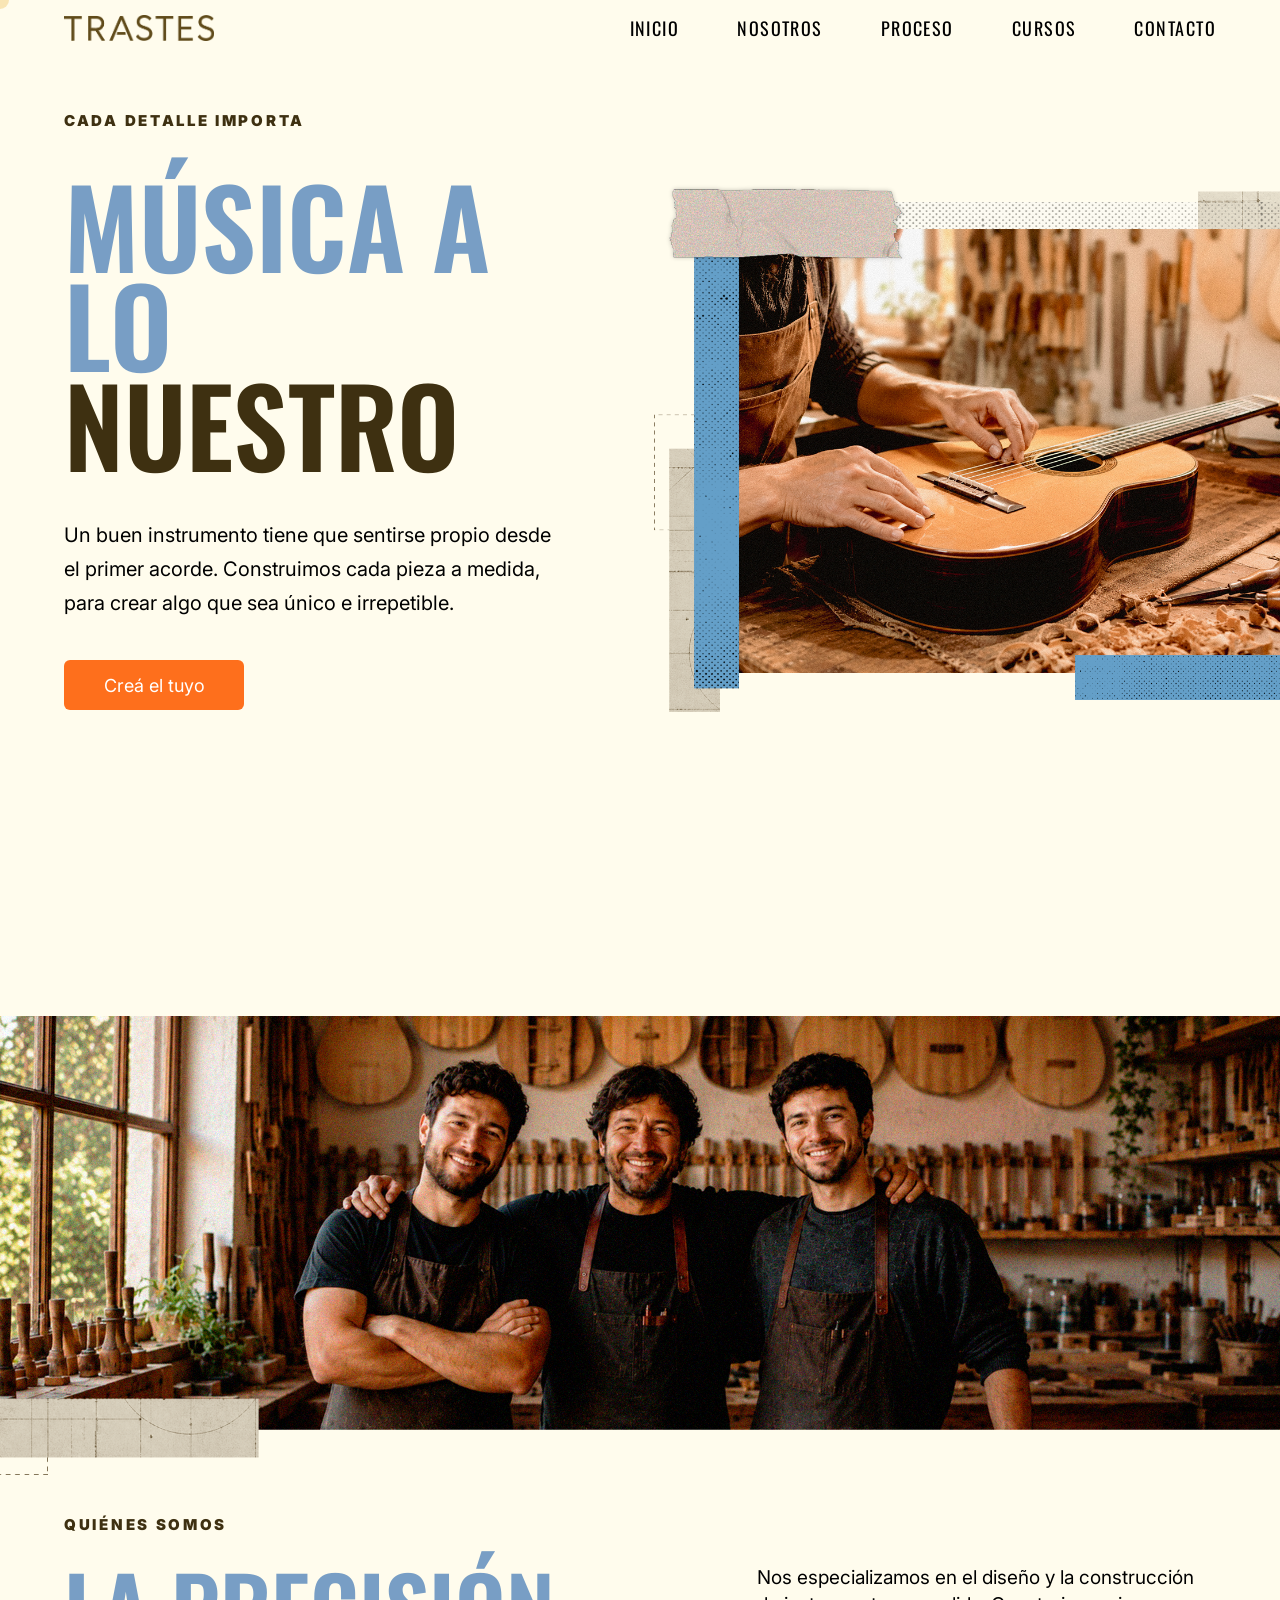
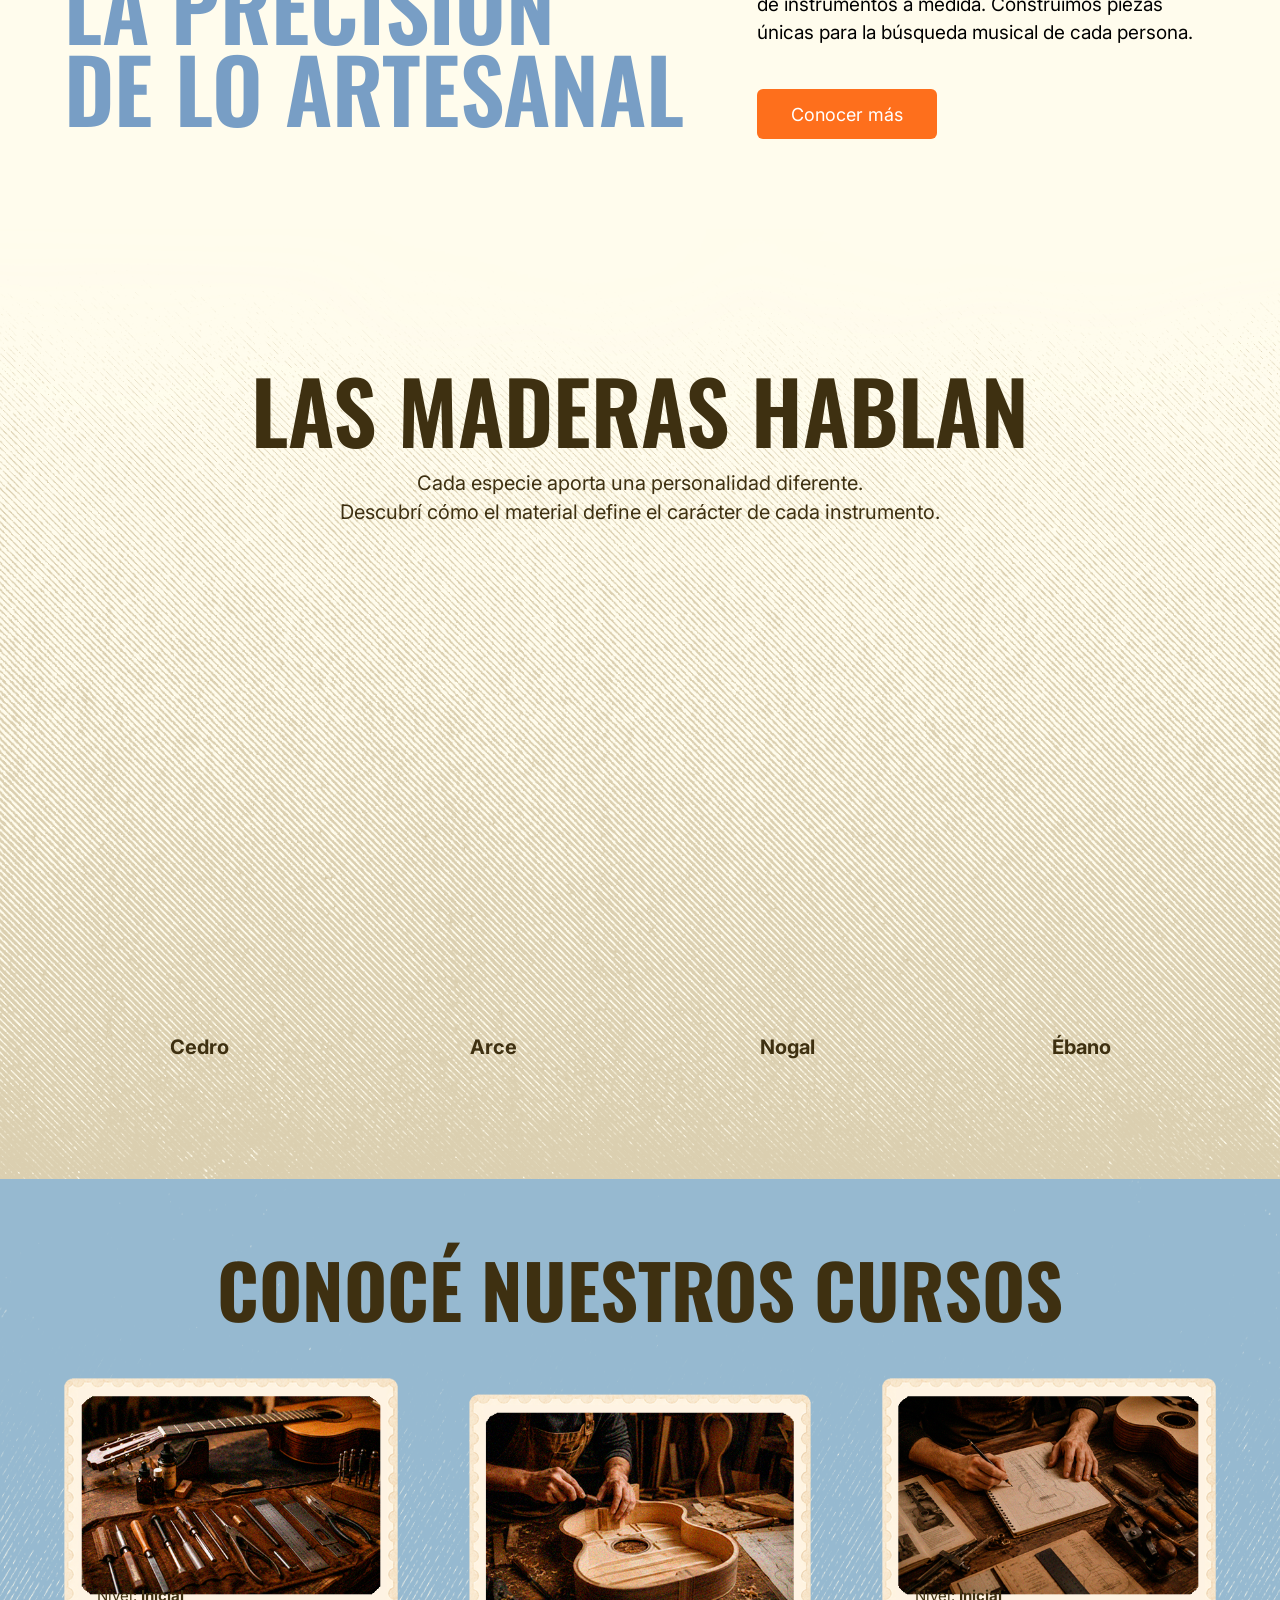
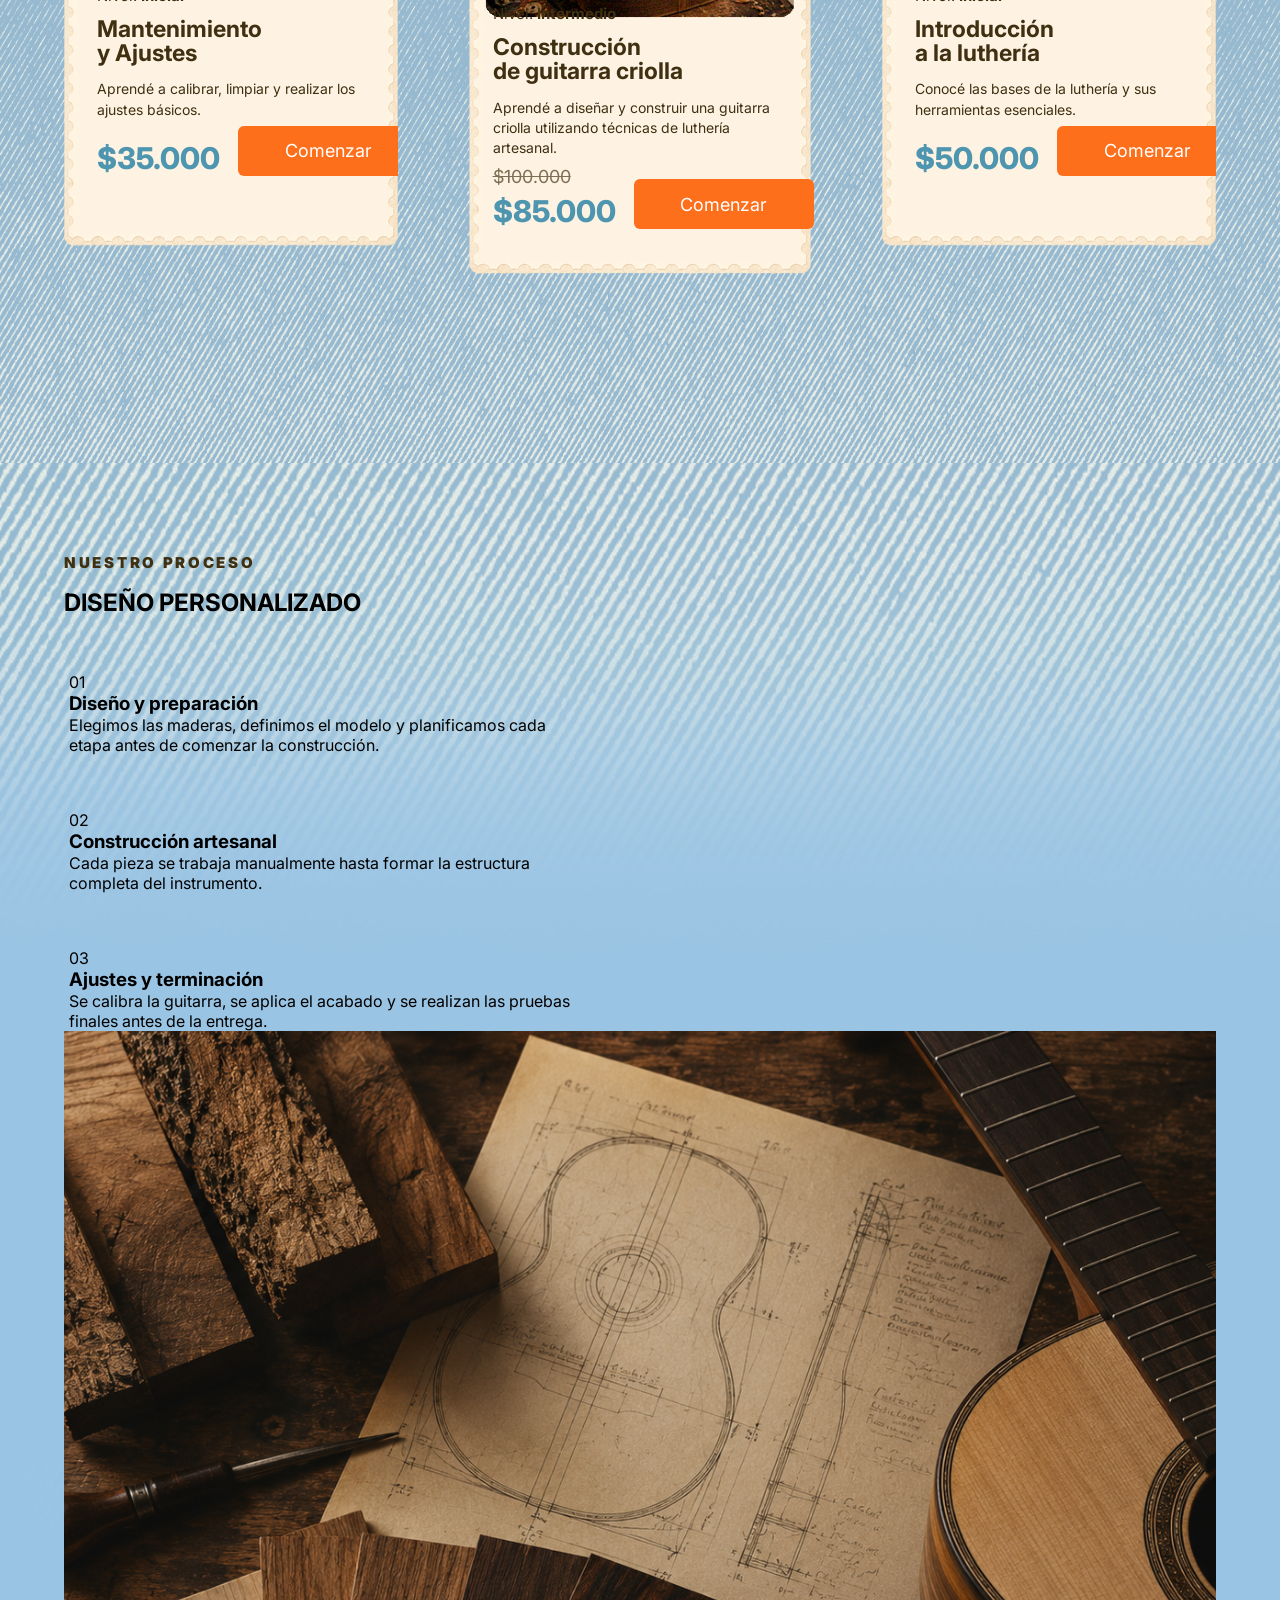
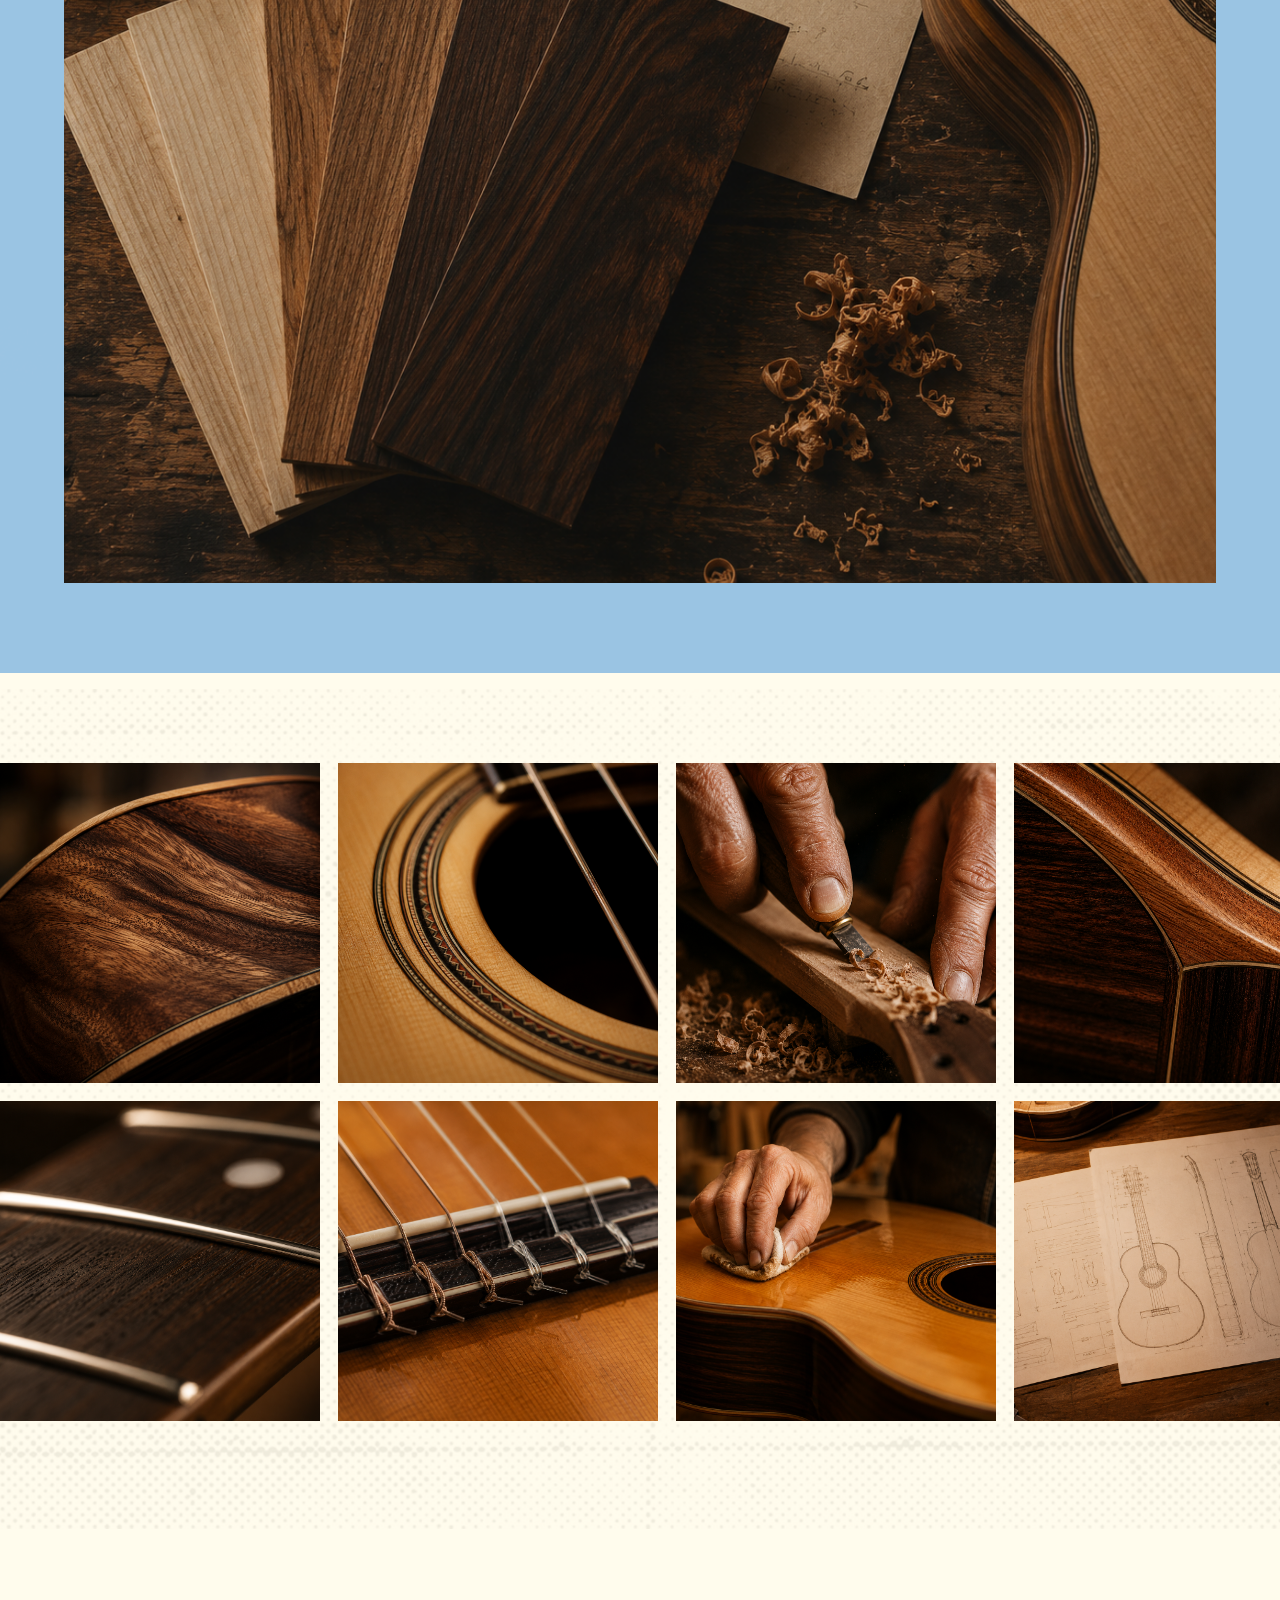
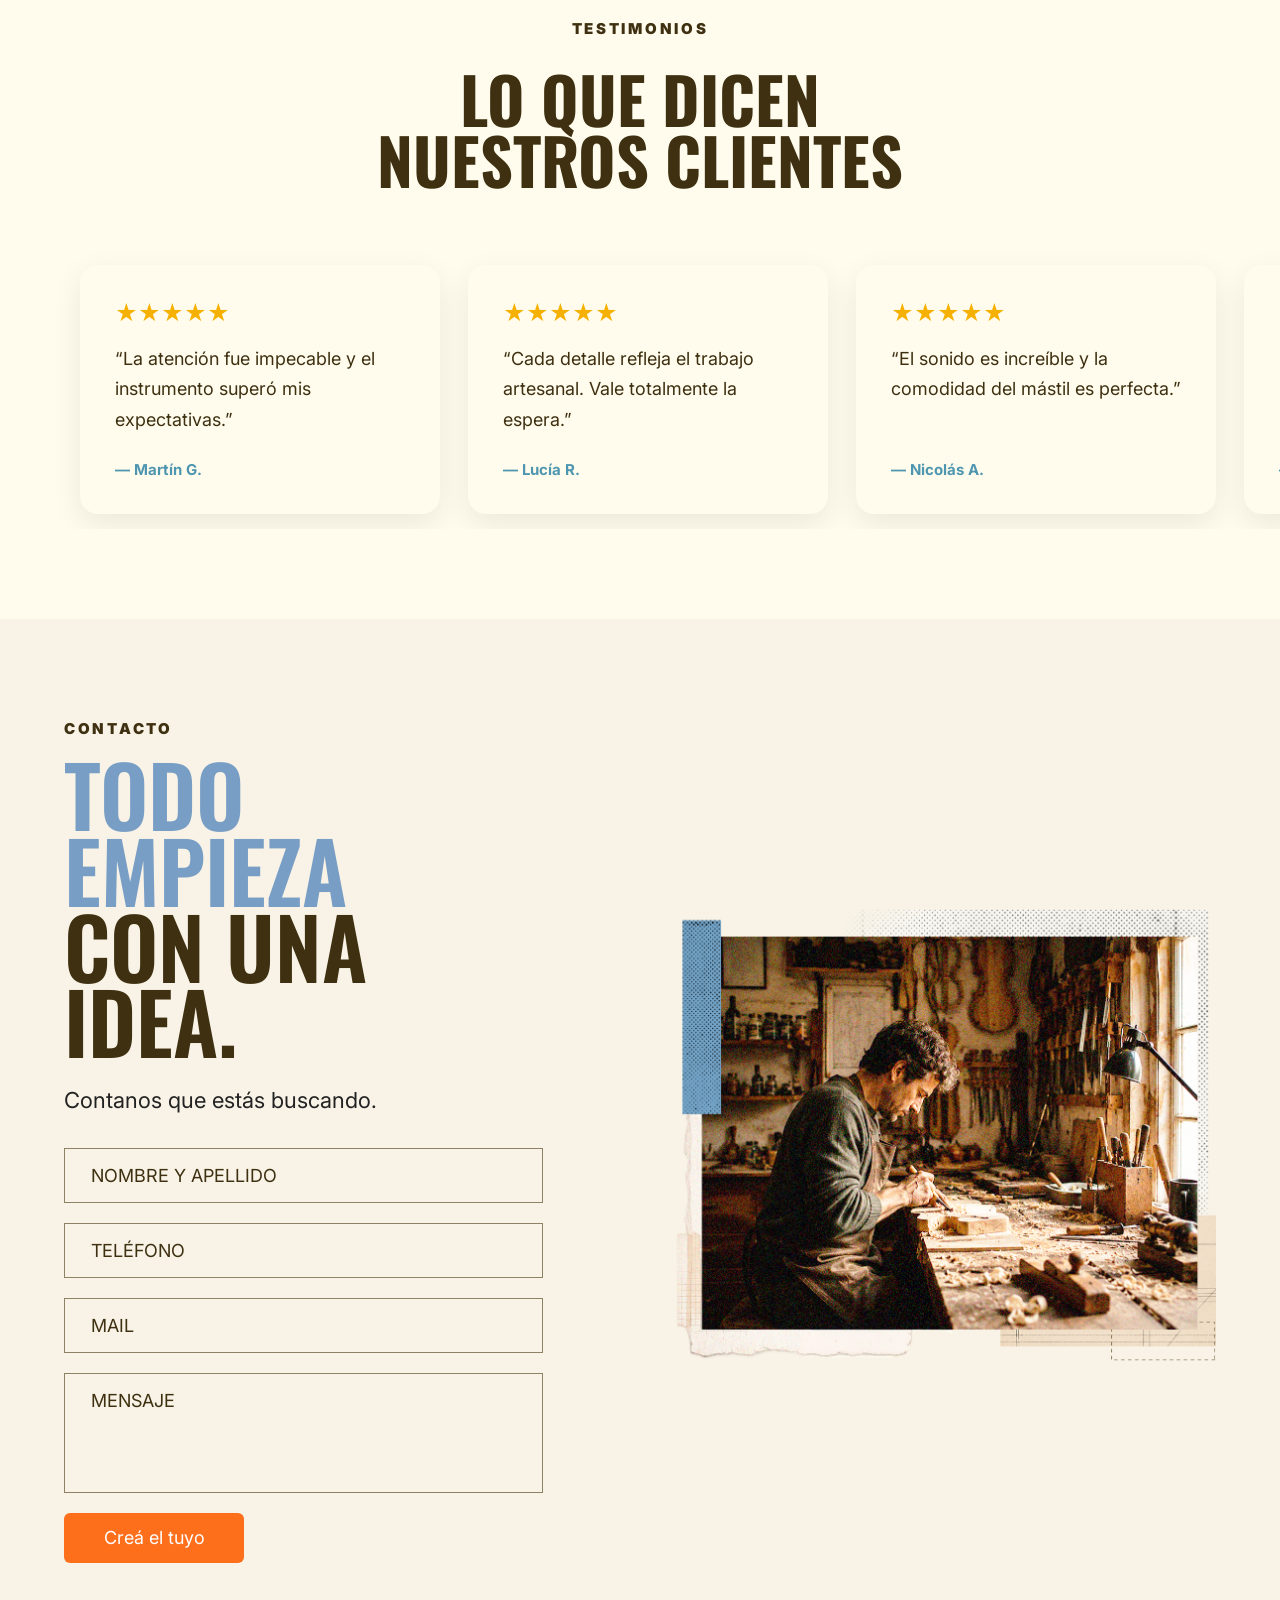
==== commit 4cd3233e: "Update index.html" ====
--- a/index.html
+++ b/index.html
@@ -442,102 +442,100 @@
 </section>
 
 </section>
-<!-- ================= PROCESO ================= -->
-
-<section class="proceso" id="proceso">
-
-    <div class="container proceso-container">
-
-        <!-- TÍTULO -->
-
-        <div class="proceso-header">
-
-            <span class="subtitle">
-                NUESTRO PROCESO
-            </span>
-
-            <h2>
-                DISEÑO PERSONALIZADO
-            </h2>
-
-        </div>
-
-        <!-- CONTENIDO -->
-
-        <div class="proceso-content">
-
-            <!-- TIMELINE -->
+<!--==================================================
+PROCESO
+===================================================-->
+
+<section class="proceso bg-crema" id="proceso">
+
+    <div class="container">
+
+        <span class="subtitle">
+            NUESTRO PROCESO
+        </span>
+
+        <h2>
+            DISEÑO PERSONALIZADO<br>
+        </h2>
+
+        <div class="proceso-grid">
+
+            <!--==================================
+            TIMELINE
+            ===================================-->
 
             <div class="timeline">
 
-                <div class="linea"></div>
-
-                <!-- PASO 1 -->
-
-                <div class="step active" data-img="img/proceso-1.png">
-
-                    <div class="circle"></div>
-
-                    <div class="numero">
-                        01
-                    </div>
-
-                    <div class="texto">
-
-                        DISEÑO Y SELECCIÓN<br>
-                        DE MADERAS
-
-                        <span>
-                            Elegimos la madera ideal según el sonido,
-                            la estética y el estilo del músico.
-                        </span>
-
-                    </div>
-
-                </div>
-
-                <!-- PASO 2 -->
-
-                <div class="step" data-img="img/proceso-2.png">
-
-                    <div class="circle"></div>
-
-                    <div class="numero">
-                        02
-                    </div>
-
-                    <div class="texto">
-
-                        CONSTRUCCIÓN<br>
-                        ARTESANAL
-
-                        <span>
-                            Cada instrumento se construye a mano,
-                            cuidando cada detalle del proceso.
-                        </span>
-
-                    </div>
-
-                </div>
-
-                <!-- PASO 3 -->
-
-                <div class="step" data-img="img/proceso-3.png">
-
-                    <div class="circle"></div>
-
-                    <div class="numero">
-                        03
-                    </div>
-
-                    <div class="texto">
-
-                        ACABADO Y AJUSTES
-
-                        <span>
-                            Aplicamos las terminaciones y realizamos
-                            el calibrado final para un resultado único.
-                        </span>
+                <div class="timeline-line"></div>
+
+                <!-- PASO 01 -->
+
+                <div class="timeline-item active"
+                    data-img="img/proceso-1.png">
+
+                    <span class="timeline-numero">01</span>
+
+                    <span class="timeline-punto"></span>
+
+                    <div class="timeline-info">
+
+                        <h3>
+                            Diseño y preparación
+                        </h3>
+
+                        <p>
+                            Elegimos las maderas, definimos el modelo y
+                            planificamos cada etapa antes de comenzar la
+                            construcción.
+                        </p>
+
+                    </div>
+
+                </div>
+
+                <!-- PASO 02 -->
+
+                <div class="timeline-item"
+                    data-img="img/proceso-2.png">
+
+                    <span class="timeline-numero">02</span>
+
+                    <span class="timeline-punto"></span>
+
+                    <div class="timeline-info">
+
+                        <h3>
+                            Construcción artesanal
+                        </h3>
+
+                        <p>
+                            Cada pieza se trabaja manualmente hasta formar
+                            la estructura completa del instrumento.
+                        </p>
+
+                    </div>
+
+                </div>
+
+                <!-- PASO 03 -->
+
+                <div class="timeline-item"
+                    data-img="img/proceso-3.png">
+
+                    <span class="timeline-numero">03</span>
+
+                    <span class="timeline-punto"></span>
+
+                    <div class="timeline-info">
+
+                        <h3>
+                            Ajustes y terminación
+                        </h3>
+
+                        <p>
+                            Se calibra la guitarra, se aplica el acabado y
+                            se realizan las pruebas finales antes de la entrega.
+                        </p>
 
                     </div>
 
@@ -545,14 +543,16 @@
 
             </div>
 
-            <!-- IMAGEN -->
-
-            <div class="proceso-right">
+            <!--==================================
+            IMAGEN
+            ===================================-->
+
+            <div class="proceso-imagen">
 
                 <img
                     id="proceso-img"
                     src="img/proceso-1.png"
-                    alt="Proceso">
+                    alt="Proceso de construcción">
 
             </div>
 
@@ -888,4 +888,4 @@
 <script src="script.js"></script>
 
 </body>
-</html>+</html>
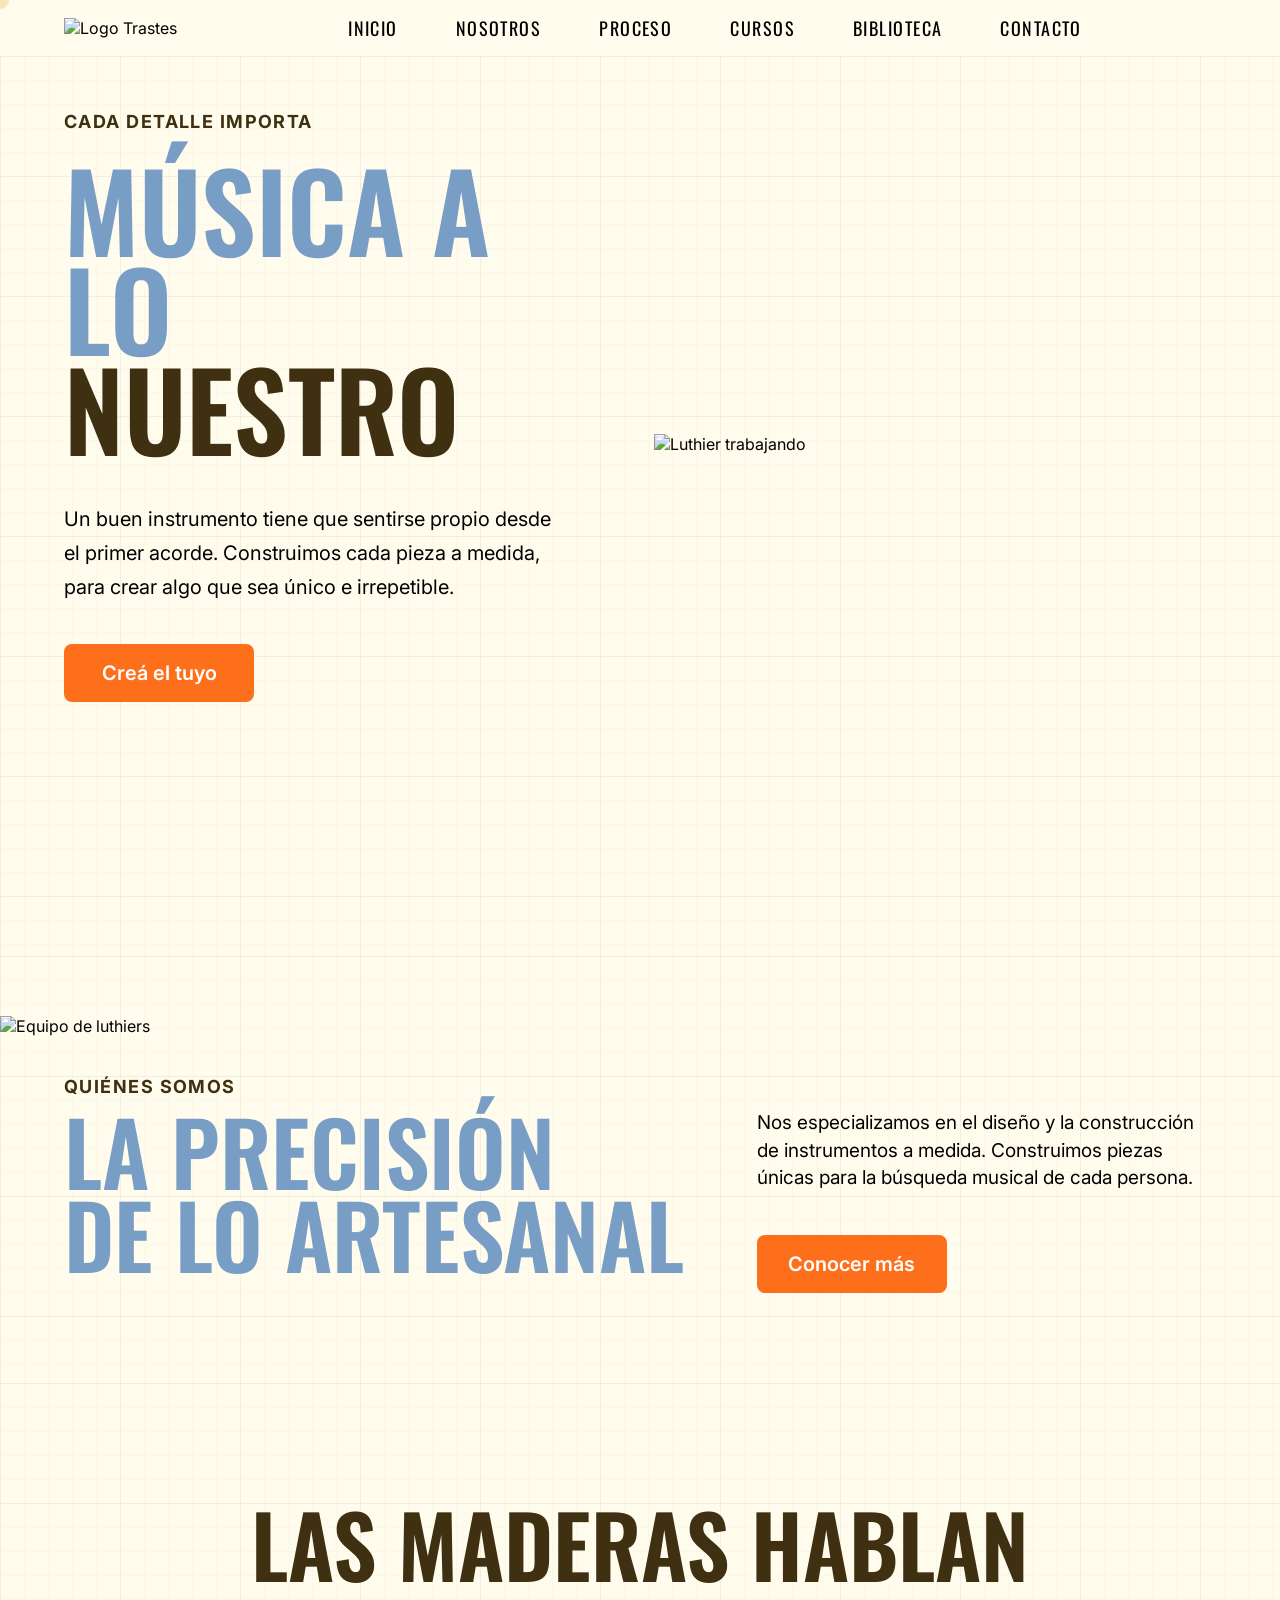
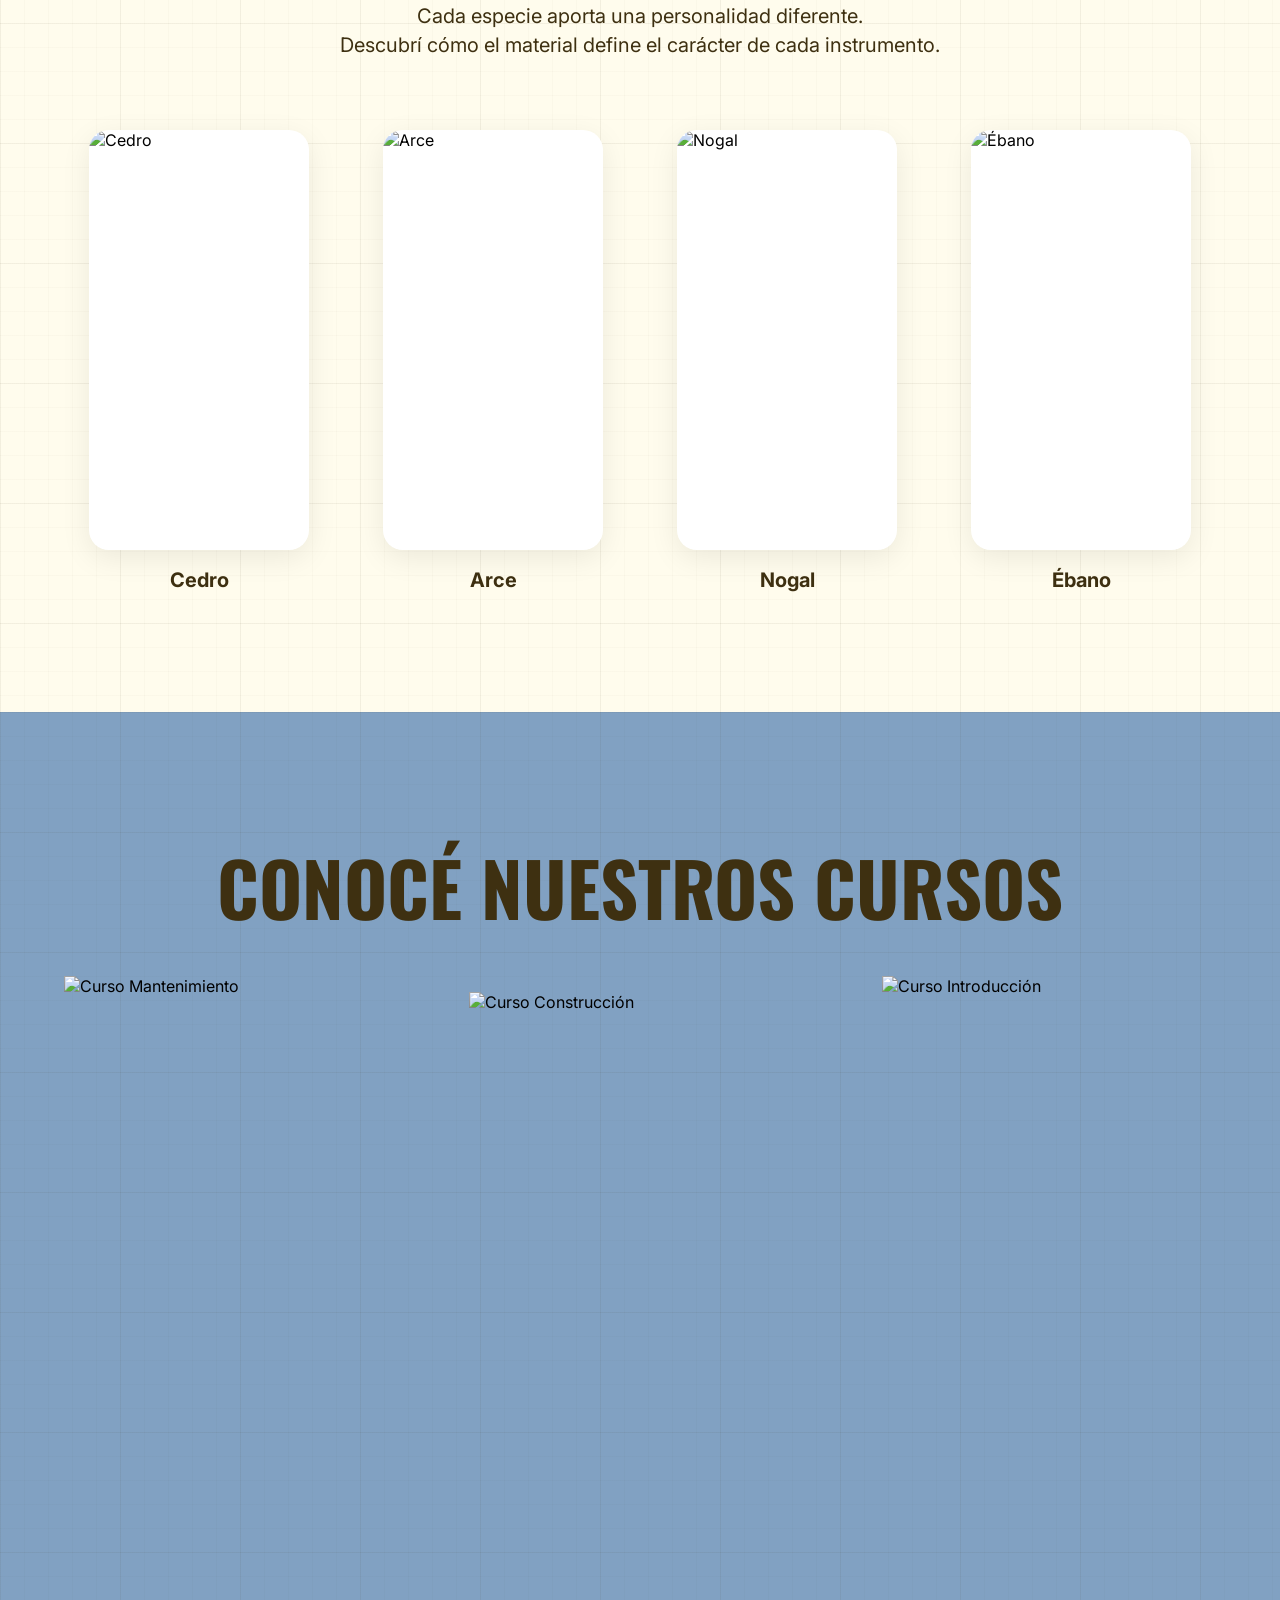
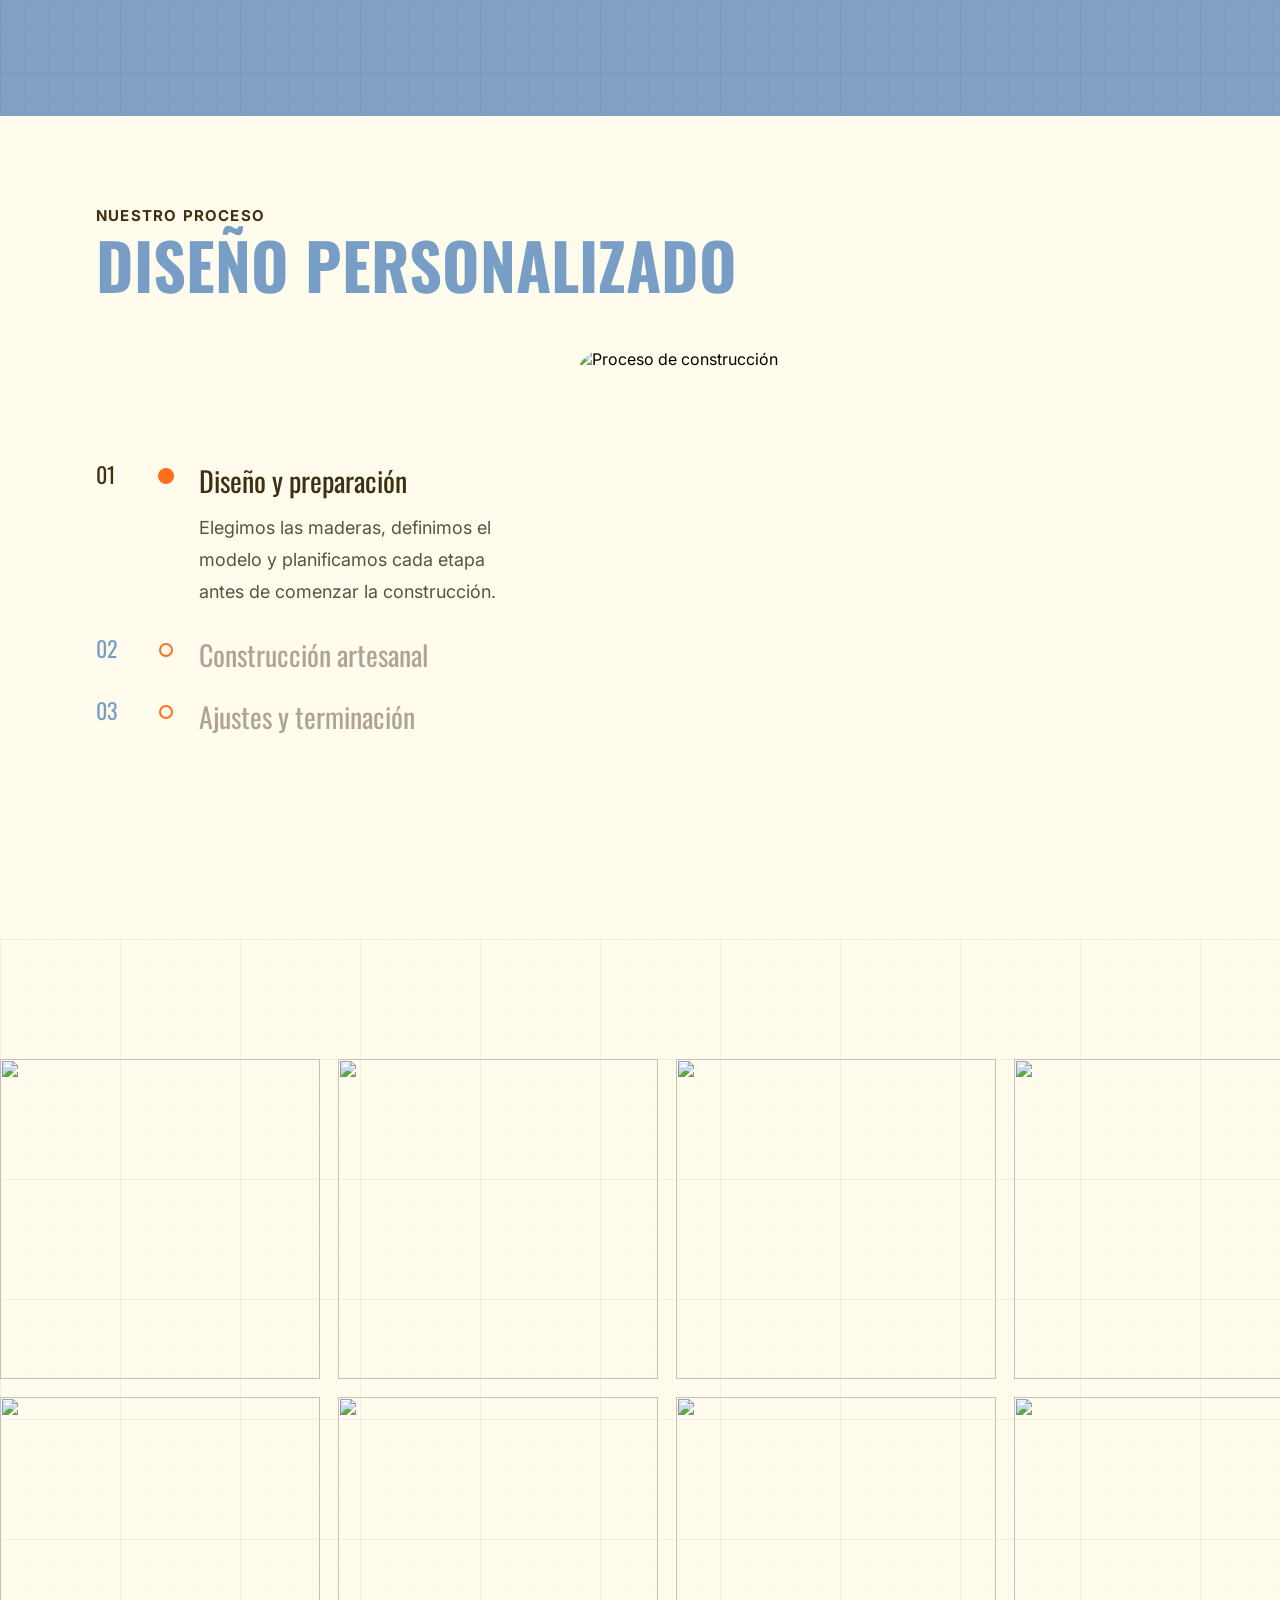
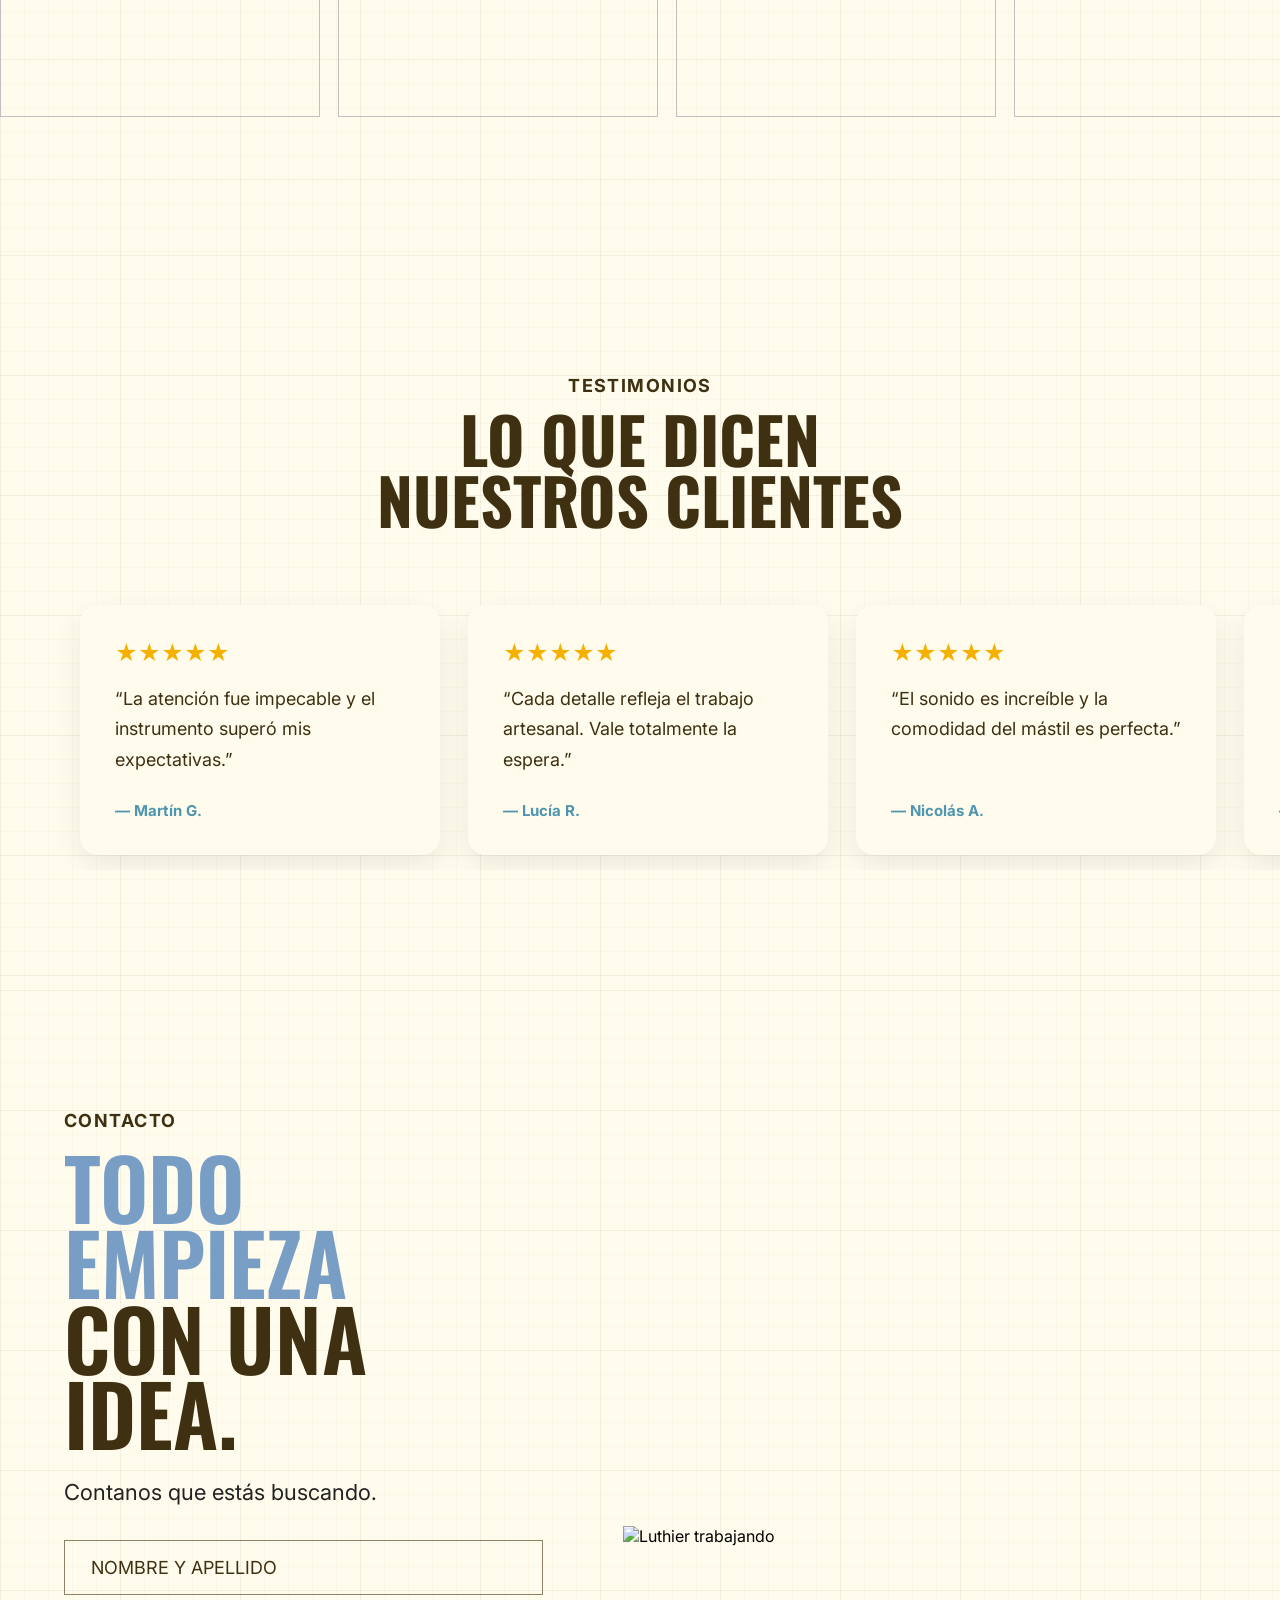
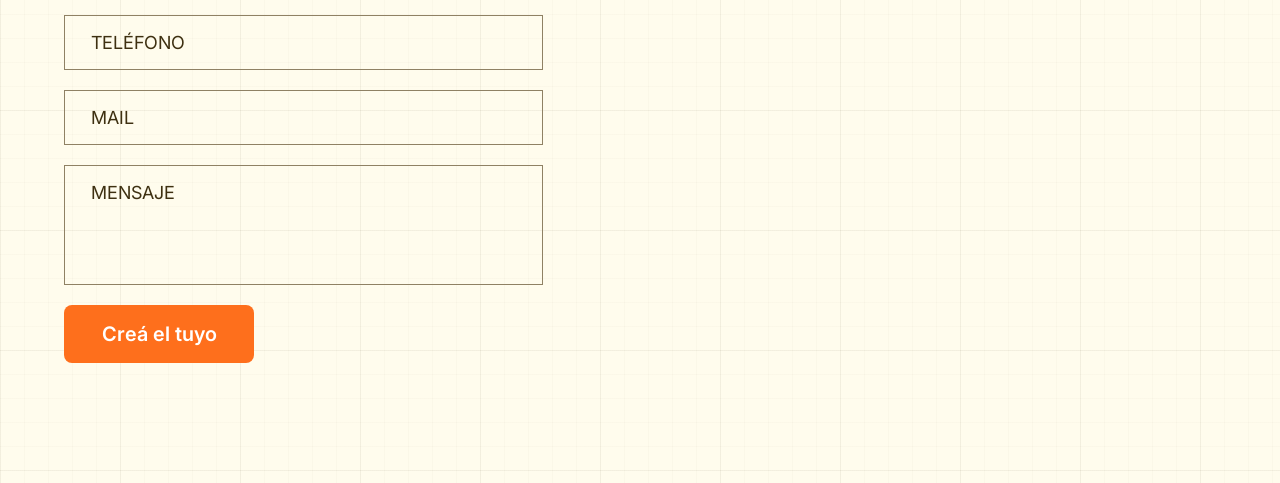
==== commit 5d0a69d8: "Update index.html" ====
--- a/index.html
+++ b/index.html
@@ -27,85 +27,92 @@
 
     <!-- ================= HEADER ================= -->
 
-    <header>
-
-        <div class="container nav-container">
-
-            <a href="#" class="logo">
-                <img src="img/logo.png" alt="Logo Trastes">
+<header>
+
+    <div class="container nav-container">
+
+        <a href="index.html" class="logo">
+            <img src="img/logo.png" alt="Logo Trastes">
+        </a>
+
+        <nav>
+
+            <ul>
+
+                <li><a href="#inicio">Inicio</a></li>
+                <li><a href="#nosotros">Nosotros</a></li>
+                <li><a href="#proceso">Proceso</a></li>
+                <li><a href="#cursos">Cursos</a></li>
+
+                <!-- NUEVA PÁGINA -->
+                <li><a href="biblioteca.html">Biblioteca</a></li>
+
+                <li><a href="#contacto">Contacto</a></li>
+
+            </ul>
+
+        </nav>
+        <div class="menu-toggle">
+
+    <span></span>
+    <span></span>
+    <span></span>
+
+</div>
+
+    </div>
+
+</header>
+
+    <section class="hero" id="inicio">
+
+    <div class="container hero-container">
+
+        <!-- TEXTO -->
+
+        <div class="hero-text">
+
+            <span class="subtitle">
+                CADA DETALLE IMPORTA
+            </span>
+
+            <h1>
+
+                <span class="blue">
+                    MÚSICA A LO
+                </span>
+
+                <span class="brown">
+                    NUESTRO
+                </span>
+
+            </h1>
+
+            <p>
+
+                Un buen instrumento tiene que sentirse propio desde el primer acorde.
+                Construimos cada pieza a medida, para crear algo que sea único
+                e irrepetible.
+
+            </p>
+
+            <a href="#cursos" class="btn-principal">
+                Creá el tuyo
             </a>
 
-            <nav>
-
-                <ul>
-
-                    <li><a href="#inicio">Inicio</a></li>
-                    <li><a href="#nosotros">Nosotros</a></li>
-                    <li><a href="#proceso">Proceso</a></li>
-                    <li><a href="#cursos">Cursos</a></li>
-                    <li><a href="#contacto">Contacto</a></li>
-
-                </ul>
-
-            </nav>
-
-        </div>
-
-    </header>
-
-    <!-- ================= HERO ================= -->
-
-    <section class="hero" id="inicio">
-
-        <div class="container hero-container">
-
-            <!-- TEXTO -->
-
-            <div class="hero-text">
-
-                <span class="subtitle">
-                    CADA DETALLE IMPORTA
-                </span>
-
-                <h1>
-
-                    <span class="blue">
-                        MÚSICA A LO
-                    </span>
-
-                    <span class="brown">
-                        NUESTRO
-                    </span>
-
-                </h1>
-
-                <p>
-
-                    Un buen instrumento tiene que sentirse propio
-                    desde el primer acorde. Construimos cada pieza
-                    a medida, para crear algo que sea único e irrepetible.
-
-                </p>
-
-                <a href="#" class="btn-principal">
-                    Creá el tuyo
-                </a>
-
-            </div>
-
-            <!-- IMAGEN -->
-
-            <div class="hero-image">
-
-                <img
-                    src="img/hero-luthier.png"
-                    alt="Luthier trabajando">
-
-            </div>
-
-        </div>
-
-    </section>
+        </div>
+
+        <!-- IMAGEN -->
+
+        <div class="hero-image">
+
+            <img src="img/hero-luthier.png" alt="Luthier trabajando">
+
+        </div>
+
+    </div>
+
+</section>
 <section class="nosotros" id="nosotros">
 
     <!-- Imagen -->
--- a/style.css
+++ b/style.css
@@ -127,6 +127,29 @@
     color:var(--celeste);
 
 }
+.hero{
+
+    padding:120px 0;
+
+    background-color:#FFFCED;
+
+    background-image:
+
+    /* Grilla principal */
+    linear-gradient(rgba(62,48,17,.045) 1px, transparent 1px),
+    linear-gradient(90deg, rgba(62,48,17,.045) 1px, transparent 1px),
+
+    /* Grilla secundaria */
+    linear-gradient(rgba(62,48,17,.02) 1px, transparent 1px),
+    linear-gradient(90deg, rgba(62,48,17,.02) 1px, transparent 1px);
+
+    background-size:
+        120px 120px,
+        120px 120px,
+        24px 24px,
+        24px 24px;
+
+}
 /*==================================================
 HERO
 ==================================================*/
@@ -399,9 +422,31 @@
 /*==================================================
 QUIÉNES SOMOS
 ==================================================*/
-
 .nosotros{
 
+    padding:120px 0;
+
+    background-color:#FFFCED;
+
+    background-image:
+
+    /* Grilla principal */
+    linear-gradient(rgba(62,48,17,.045) 1px, transparent 1px),
+    linear-gradient(90deg, rgba(62,48,17,.045) 1px, transparent 1px),
+
+    /* Grilla secundaria */
+    linear-gradient(rgba(62,48,17,.02) 1px, transparent 1px),
+    linear-gradient(90deg, rgba(62,48,17,.02) 1px, transparent 1px);
+
+    background-size:
+        120px 120px,
+        120px 120px,
+        24px 24px,
+        24px 24px;
+
+}
+.nosotros{
+
     width:100%;
 
     padding:60px 0 90px;
@@ -455,16 +500,25 @@
 
 .maderas{
 
-    width:100%;
-
-    padding:140px 0 120px;
-
-    background:
-        url("img/maderas.png")
-        center bottom
-        no-repeat;
-
-    background-size:cover;
+    padding:120px 0;
+
+    background-color:#FFFCED;
+
+    background-image:
+
+    /* Grilla principal */
+    linear-gradient(rgba(62,48,17,.045) 1px, transparent 1px),
+    linear-gradient(90deg, rgba(62,48,17,.045) 1px, transparent 1px),
+
+    /* Grilla secundaria */
+    linear-gradient(rgba(62,48,17,.02) 1px, transparent 1px),
+    linear-gradient(90deg, rgba(62,48,17,.02) 1px, transparent 1px);
+
+    background-size:
+        120px 120px,
+        120px 120px,
+        24px 24px,
+        24px 24px;
 
 }
 
@@ -854,19 +908,25 @@
 
 .cursos{
 
-    width:100%;
-
-    padding:55px 0 65px;
-
-    background-color:#FFFCED;
-
-    background-image:url("img/fondo-cursos.png");
-
-    background-repeat:no-repeat;
-
-    background-position:center center;
-
-    background-size:cover;
+    padding:120px 0;
+
+    background-color:#81a1c2;
+
+    background-image:
+
+    /* Grilla principal */
+    linear-gradient(rgba(62,48,17,.045) 1px, transparent 1px),
+    linear-gradient(90deg, rgba(62,48,17,.045) 1px, transparent 1px),
+
+    /* Grilla secundaria */
+    linear-gradient(rgba(62,48,17,.02) 1px, transparent 1px),
+    linear-gradient(90deg, rgba(62,48,17,.02) 1px, transparent 1px);
+
+    background-size:
+        120px 120px,
+        120px 120px,
+        24px 24px,
+        24px 24px;
 
 }
 
@@ -1053,6 +1113,8 @@
 
 .precio{
 
+    position:relative;
+
     font-family:'Inter',sans-serif;
     font-size:30px;
     font-weight:800;
@@ -1063,6 +1125,14 @@
 
 }
 
+/* Solo el precio del curso del medio */
+
+.curso-grande .precio{
+
+    top:30px;
+
+}
+
 /*==================================================
 BOTÓN
 ==================================================*/
@@ -1110,6 +1180,15 @@
     margin-top:0;
 
 }
+/* Solo botón del curso del medio */
+
+.curso-grande .btn-principal{
+
+    position:relative;
+
+    top:30px;
+
+}
 
 /*==================================================
 HEADER
@@ -1142,340 +1221,572 @@
 
 .proceso{
 
+    padding:90px 0;
+
+}
+
+.proceso .container{
+
+    width:85%;
+    max-width:1300px;
+    margin:auto;
+
+}
+
+.proceso .subtitle{
+
+    display:block;
+
+    margin-bottom:10px;
+
+    font-family:'Inter',sans-serif;
+    font-size:15px;
+    font-weight:700;
+    letter-spacing:.08em;
+    text-transform:uppercase;
+
+    color:#3e3011;
+
+}
+
+.proceso h2{
+
+    max-width:650px;
+
+    margin:0 0 55px;
+
+    font-family:'Oswald',sans-serif;
+    font-size:64px;
+    line-height:.92;
+    text-transform:uppercase;
+
+    color:#789ec5;
+
+}
+
+/*==================================================
+GRID
+==================================================*/
+
+.proceso-grid{
+
+    display:grid;
+
+    grid-template-columns:420px 1fr;
+
+    gap:60px;
+
+    align-items:center;
+
+}
+
+/*==================================================
+TIMELINE
+==================================================*/
+
+.timeline{
+
+    position:relative;
+
+    display:flex;
+    flex-direction:column;
+
+    gap:30px;
+
+}
+/* línea */
+
+.timeline-line{
+
+    position:absolute;
+
+    left:69px;
+
+    top:12px;
+
+    bottom:12px;
+
+    width:2px;
+
+    .contacto{
+
+    padding:120px 0;
+
+    background-color:#FFFCED;
+
+    background-image:
+
+    /* Grilla principal */
+    linear-gradient(rgba(62,48,17,.045) 1px, transparent 1px),
+    linear-gradient(90deg, rgba(62,48,17,.045) 1px, transparent 1px),
+
+    /* Grilla secundaria */
+    linear-gradient(rgba(62,48,17,.02) 1px, transparent 1px),
+    linear-gradient(90deg, rgba(62,48,17,.02) 1px, transparent 1px);
+
+    background-size:
+        120px 120px,
+        120px 120px,
+        24px 24px,
+        24px 24px;
+
+}
+
+
+}
+
+/*==================================================
+ITEM
+==================================================*/
+
+.timeline-item{
+
+    display:grid;
+
+    grid-template-columns:45px 22px 1fr;
+
+    column-gap:18px;
+
+    position:relative;
+
+    cursor:pointer;
+
+}
+
+.timeline-numero{
+
+    margin-top:-2px;
+
+    font-family:'Oswald',sans-serif;
+
+    font-size:22px;
+
+    line-height:22px;
+
+    color:#789ec5;
+
+    transition:.3s;
+
+}
+
+/*==================================================
+PUNTO
+==================================================*/
+
+.timeline-punto{
+
+    width:14px;
+    height:14px;
+
+    margin-top:4px;
+
+    border:2px solid #fe6f1c;
+
+    border-radius:50%;
+
+    background:#FFFCED;
+
+    transition:.35s;
+
+    z-index:2;
+
+}
+
+.timeline-item.active .timeline-punto{
+
+    background:#fe6f1c;
+
+    transform:scale(1.15);
+
+}
+
+/*==================================================
+INFO
+==================================================*/
+
+.timeline-info h3{
+
+    margin:0;
+
+    font-family:'Oswald',sans-serif;
+
+    font-size:28px;
+
+    font-weight:400;
+
+    line-height:1.15;
+
+    color:#B0A394;
+
+    transition:.3s;
+
+}
+
+.timeline-item.active h3{
+
+    color:#3E3011;
+
+}
+
+.timeline-info p{
+
+    max-height:0;
+
+    overflow:hidden;
+
+    margin:0;
+
+    padding-top:0;
+
+    opacity:0;
+
+    font-family:'Inter',sans-serif;
+
+    font-size:18px;
+
+    line-height:1.8;
+
+    color:#5D5140;
+
+    transition:
+    max-height .4s,
+    opacity .3s,
+    padding-top .3s;
+
+}
+
+.timeline-item.active p{
+
+    max-height:180px;
+
+    padding-top:14px;
+
+    opacity:1;
+
+}
+
+.timeline-item.active .timeline-numero{
+
+    color:#3E3011;
+
+}
+
+/*==================================================
+IMAGEN
+==================================================*/
+
+.proceso-imagen{
+
+    border-radius:30px;
+
+    overflow:hidden;
+
+}
+
+.proceso-imagen img{
+
     width:100%;
 
-    padding:90px 0;
-
-    background:url("img/fondo-proceso.png") center center no-repeat;
-
-    background-size:cover;
-
-}
-
-/*==================================================
-CONTENEDOR
-==================================================*/
-
-.proceso-container{
+    height:500px;
+
+    object-fit:cover;
+
+    display:block;
+
+    transition:.35s;
+
+}
+.proceso-imagen img{
+
+    width:100%;
+    height:500px;
+    object-fit:cover;
+
+    display:block;
+
+    transition:opacity .25s ease;
+
+}
+/*==================================================
+GALERÍA
+==================================================*/
+
+.galeria{
+
+    padding:120px 0;
+
+    background-color:#FFFCED;
+
+    background-image:
+
+    /* Grilla principal */
+    linear-gradient(rgba(62,48,17,.045) 1px, transparent 1px),
+    linear-gradient(90deg, rgba(62,48,17,.045) 1px, transparent 1px),
+
+    /* Grilla secundaria */
+    linear-gradient(rgba(62,48,17,.02) 1px, transparent 1px),
+    linear-gradient(90deg, rgba(62,48,17,.02) 1px, transparent 1px);
+
+    background-size:
+        120px 120px,
+        120px 120px,
+        24px 24px,
+        24px 24px;
+
+}
+
+/*==================================================
+FILAS
+==================================================*/
+
+.galeria-slider{
+
+    width:100%;
+
+    overflow:hidden;
+
+    margin-bottom:18px;
+
+}
+
+.galeria-track{
 
     display:flex;
 
+    width:max-content;
+
+    gap:18px;
+
+}
+
+.galeria-track img{
+
+    width:320px;
+
+    height:320px;
+
+    object-fit:cover;
+
+    flex-shrink:0;
+
+    transition:transform .35s ease;
+
+}
+
+.galeria-track img:hover{
+
+    transform:scale(1.05);
+
+}
+
+/*==================================================
+ANIMACIONES
+==================================================*/
+
+.izquierda{
+
+    animation:galeriaIzquierda 90s linear infinite;
+
+}
+
+.derecha{
+
+    animation:galeriaDerecha 90s linear infinite;
+
+}
+
+@keyframes galeriaIzquierda{
+
+    from{
+
+        transform:translateX(0);
+
+    }
+
+    to{
+
+        transform:translateX(-50%);
+
+    }
+
+}
+
+@keyframes galeriaDerecha{
+
+    from{
+
+        transform:translateX(-50%);
+
+    }
+
+    to{
+
+        transform:translateX(0);
+
+    }
+
+}
+/*==================================================
+TESTIMONIOS
+==================================================*/
+
+.testimonios{
+
+    padding:120px 0;
+
+    background-color:#FFFCED;
+
+    background-image:
+
+    /* Grilla principal */
+    linear-gradient(rgba(62,48,17,.045) 1px, transparent 1px),
+    linear-gradient(90deg, rgba(62,48,17,.045) 1px, transparent 1px),
+
+    /* Grilla secundaria */
+    linear-gradient(rgba(62,48,17,.02) 1px, transparent 1px),
+    linear-gradient(90deg, rgba(62,48,17,.02) 1px, transparent 1px);
+
+    background-size:
+        120px 120px,
+        120px 120px,
+        24px 24px,
+        24px 24px;
+
+}
+
+/*==================================================
+HEADER
+==================================================*/
+
+.testimonios-header{
+
+    text-align:center;
+
+    margin-bottom:60px;
+
+}
+
+.testimonios-header h2{
+
+    font-family:'Oswald',sans-serif;
+
+    font-size:64px;
+
+    font-weight:700;
+
+    line-height:.95;
+
+    text-transform:uppercase;
+
+    color:#3E3011;
+
+}
+
+/*==================================================
+SLIDER
+==================================================*/
+
+.slider{
+
+    width:100%;
+
+    overflow:hidden;
+
+    padding:0 80px;
+
+    box-sizing:border-box;
+
+}
+
+.slider-track{
+
+    display:flex;
+
+    gap:28px;
+
+    width:max-content;
+
+    padding:15px 0;
+
+    animation:scrollTestimonios 90s linear infinite;
+
+}
+
+/*==================================================
+TARJETAS
+==================================================*/
+
+.testimonio-card{
+
+    width:360px;
+
+    min-height:230px;
+
+    padding:35px;
+
+    border-radius:18px;
+
+    background:#FFFCED;
+
+    flex-shrink:0;
+
+    display:flex;
+
     flex-direction:column;
 
-}
-
-/*==================================================
-HEADER
-==================================================*/
-
-.proceso-header{
-
-    margin-bottom:70px;
-
-}
-
-.proceso .subtitle{
-
-    margin-bottom:16px;
-
-}
-
-.proceso-header h2{
-
-    font-family:'Oswald',sans-serif;
-
-    font-size:64px;
+    justify-content:flex-start;
+
+    box-shadow:0 10px 30px rgba(0,0,0,.08);
+
+}
+
+/*==================================================
+TEXTO
+==================================================*/
+
+.estrellas{
+
+    font-size:22px;
+
+    color:#F6B100;
+
+    margin-bottom:18px;
+
+}
+
+.comentario{
+
+    font-family:'Inter',sans-serif;
+
+    font-size:18px;
+
+    line-height:1.7;
+
+    color:#3E3011;
+
+    margin-bottom:25px;
+
+}
+
+.autor{
+
+    margin-top:auto;
+
+    font-family:'Inter',sans-serif;
+
+    font-size:15px;
 
     font-weight:700;
 
-    line-height:.92;
-
-    text-transform:uppercase;
-
-    color:#3E3011;
-
-}
-
-/*==================================================
-CONTENIDO
-==================================================*/
-
-.proceso-content{
-
-    display:flex;
-
-    justify-content:space-between;
-
-    align-items:flex-start;
-
-    gap:100px;
-
-}
-
-/*==================================================
-TIMELINE
-==================================================*/
-
-.timeline{
-
-    width:520px;
-
-    position:relative;
-
-    display:flex;
-
-    flex-direction:column;
-
-    gap:55px;
-
-    padding-left:5px;
-
-}
-
-.linea{
-
-    position:absolute;
-
-    left:17px;
-
-    top:18px;
-
-    bottom:18px;
-
-    width:2px;
-
-    background:#C7B898;
-
-}
-
-.step{
-
-    display:grid;
-
-    grid-template-columns:36px 55px auto;
-
-    align-items:flex-start;
-
-    column-gap:22px;
-
-}
-
-/*==================================================
-CÍRCULO
-==================================================*/
-
-.circle{
-
-    width:34px;
-
-    height:34px;
-
-    border-radius:50%;
-
-    border:2px solid #3E3011;
-
-    background:#FFFCED;
-
-    transition:.4s;
-
-    z-index:2;
-
-}
-
-/*==================================================
-NÚMERO
-==================================================*/
-
-.numero{
-
-    font-family:'Inter',sans-serif;
-
-    font-size:34px;
-
-    font-weight:700;
-
-    color:#B7AA91;
-
-    transition:.4s;
-
-}
-
-/*==================================================
-TEXTO
-==================================================*/
-
-.texto{
-
-    font-family:'Inter',sans-serif;
-
-    font-size:26px;
-
-    font-weight:700;
-
-    line-height:1.1;
-
-    text-transform:uppercase;
-
-    color:#B7AA91;
-
-    transition:.4s;
-
-}
-
-.texto span{
-
-    display:block;
-
-    margin-top:10px;
-
-    font-family:'Inter',sans-serif;
-
-    font-size:16px;
-
-    font-weight:400;
-
-    line-height:1.45;
-
-    text-transform:none;
-
-    color:#7D6A49;
-
-    max-width:300px;
-
-}
-
-/*==================================================
-ACTIVO
-==================================================*/
-
-.step.active .circle{
-
-    background:#3e3011;
-
-}
-
-.step.active .numero,
-.step.active .texto{
-
-    color:#3e3011;
-
-}
-
-.step.active .texto span{
-
-    color:#3e3011;
-
-}
-
-/*==================================================
-IMAGEN
-==================================================*/
-
-.proceso-right{
-
-    flex:1;
-
-    display:flex;
-
-    justify-content:center;
-
-    align-items:flex-start;
-
-    margin-top:-60px;
-
-    margin-left:100px;
-
-}
-
-.proceso-right img{
-
-    width:100%;
-
-    max-width:560px;
-
-    border-radius:20px;
-
-    transition:opacity .5s ease;
-
-}
-/*==================================================
-GALERÍA
-==================================================*/
-
-.galeria{
-
-    width:100%;
-
-    padding:90px 0;
-
-    overflow:hidden;
-
-    background:url("img/fondo-galeria.png") center center no-repeat;
-    background-size:cover;
-
-}
-
-/*==================================================
-FILAS
-==================================================*/
-
-.galeria-slider{
-
-    width:100%;
-
-    overflow:hidden;
-
-    margin-bottom:18px;
-
-}
-
-.galeria-track{
-
-    display:flex;
-
-    width:max-content;
-
-    gap:18px;
-
-}
-
-.galeria-track img{
-
-    width:320px;
-
-    height:320px;
-
-    object-fit:cover;
-
-    flex-shrink:0;
-
-    transition:transform .35s ease;
-
-}
-
-.galeria-track img:hover{
-
-    transform:scale(1.05);
-
-}
-
-/*==================================================
-ANIMACIONES
-==================================================*/
-
-.izquierda{
-
-    animation:galeriaIzquierda 90s linear infinite;
-
-}
-
-.derecha{
-
-    animation:galeriaDerecha 90s linear infinite;
-
-}
-
-@keyframes galeriaIzquierda{
+    color:#4E95AF;
+
+}
+
+/*==================================================
+ANIMACIÓN
+==================================================*/
+
+@keyframes scrollTestimonios{
 
     from{
 
@@ -1490,198 +1801,31 @@
     }
 
 }
-
-@keyframes galeriaDerecha{
-
-    from{
-
-        transform:translateX(-50%);
-
-    }
-
-    to{
-
-        transform:translateX(0);
-
-    }
-
-}
-/*==================================================
-TESTIMONIOS
-==================================================*/
-
-.testimonios{
-
-    width:100%;
-
-    padding:90px 0;
-
-    background:url("img/fondo-testimonios.png") center center no-repeat;
-
-    background-size:cover;
-
-    overflow:hidden;
-
-}
-
-/*==================================================
-HEADER
-==================================================*/
-
-.testimonios-header{
-
-    text-align:center;
-
-    margin-bottom:60px;
-
-}
-
-.testimonios-header h2{
-
-    font-family:'Oswald',sans-serif;
-
-    font-size:64px;
-
-    font-weight:700;
-
-    line-height:.95;
-
-    text-transform:uppercase;
-
-    color:#3E3011;
-
-}
-
-/*==================================================
-SLIDER
-==================================================*/
-
-.slider{
-
-    width:100%;
-
-    overflow:hidden;
-
-    padding:0 80px;
-
-    box-sizing:border-box;
-
-}
-
-.slider-track{
-
-    display:flex;
-
-    gap:28px;
-
-    width:max-content;
-
-    padding:15px 0;
-
-    animation:scrollTestimonios 90s linear infinite;
-
-}
-
-/*==================================================
-TARJETAS
-==================================================*/
-
-.testimonio-card{
-
-    width:360px;
-
-    min-height:230px;
-
-    padding:35px;
-
-    border-radius:18px;
-
-    background:#FFFCED;
-
-    flex-shrink:0;
-
-    display:flex;
-
-    flex-direction:column;
-
-    justify-content:flex-start;
-
-    box-shadow:0 10px 30px rgba(0,0,0,.08);
-
-}
-
-/*==================================================
-TEXTO
-==================================================*/
-
-.estrellas{
-
-    font-size:22px;
-
-    color:#F6B100;
-
-    margin-bottom:18px;
-
-}
-
-.comentario{
-
-    font-family:'Inter',sans-serif;
-
-    font-size:18px;
-
-    line-height:1.7;
-
-    color:#3E3011;
-
-    margin-bottom:25px;
-
-}
-
-.autor{
-
-    margin-top:auto;
-
-    font-family:'Inter',sans-serif;
-
-    font-size:15px;
-
-    font-weight:700;
-
-    color:#4E95AF;
-
-}
-
-/*==================================================
-ANIMACIÓN
-==================================================*/
-
-@keyframes scrollTestimonios{
-
-    from{
-
-        transform:translateX(0);
-
-    }
-
-    to{
-
-        transform:translateX(-50%);
-
-    }
-
-}
 /*==================================================
 CONTACTO
 ==================================================*/
 
 .contacto{
 
-    width:100%;
-
-    padding:100px 0;
-
-    background:#F8F3E6;
+    padding:120px 0;
+
+    background-color:#FFFCED;
+
+    background-image:
+
+    /* Grilla principal */
+    linear-gradient(rgba(62,48,17,.045) 1px, transparent 1px),
+    linear-gradient(90deg, rgba(62,48,17,.045) 1px, transparent 1px),
+
+    /* Grilla secundaria */
+    linear-gradient(rgba(62,48,17,.02) 1px, transparent 1px),
+    linear-gradient(90deg, rgba(62,48,17,.02) 1px, transparent 1px);
+
+    background-size:
+        120px 120px,
+        120px 120px,
+        24px 24px,
+        24px 24px;
 
 }
 
@@ -1860,10 +2004,510 @@
 ==================================================*/
 
 .hero-curso{
+    position: relative;
+    width: 100%;
+    height: 720px;
+    overflow: hidden;
+}
+
+.hero-curso-bg{
+    position: absolute;
+    inset: 0;
+    width: 100%;
+    height: 100%;
+    object-fit: cover;
+    object-position: center 35%;
+    z-index: 1;
+}
+
+.hero-overlay{
+    position: absolute;
+    top: 200px;
+    left: 70px;
+    width: 700px;
+    z-index: 2;
+}
+
+.subtitle{
+    display: block;
+    margin-bottom: 12px;
+    font-family: 'Inter', sans-serif;
+    font-size: 18px;
+    font-weight: 700;
+    letter-spacing: .08em;
+    text-transform: uppercase;
+    color: #3E3011;
+}
+
+.hero-overlay h1{
+    margin: 0;
+    font-family: 'Oswald', sans-serif;
+    font-size: 80px;
+    font-weight: 700;
+    line-height: .9;
+    max-width: 720px;
+    letter-spacing: -2px;
+    text-transform: uppercase;
+    color: #3E3011;
+}
+
+.hero-descripcion{
+    width: 620px;
+    margin: 24px 0 38px;
+    font-family: 'Inter', sans-serif;
+    font-size: 20px;
+    font-weight: 400;
+    line-height: 1.28;
+    color: #1F1F1F;
+}
+
+.hero-extra{
+    display: flex;
+    gap: 65px;
+    margin-bottom: 34px;
+}
+
+.hero-duracion,
+.hero-precio{
+    display: flex;
+    flex-direction: column;
+}
+
+.hero-duracion span,
+.hero-precio span{
+    font-family: 'Inter', sans-serif;
+    font-size: 15px;
+    font-weight: 600;
+    text-transform: uppercase;
+    color: #666;
+    margin-bottom: 6px;
+}
+
+.hero-duracion strong,
+.hero-precio strong{
+    font-family: 'Oswald', sans-serif;
+    font-size: 30px;
+    font-weight: 700;
+    color: #3E3011;
+    
+}
+.hero-precio strong{
+    color: #4E95AF;
+}
+
+.btn-principal{
+    display: inline-flex;
+    align-items: center;
+    justify-content: center;
+    width: 190px;
+    height: 58px;
+    background: #fe6f1c;
+    color: #fff;
+    text-decoration: none;
+    border-radius: 8px;
+    font-family: 'Inter', sans-serif;
+    font-size: 20px;
+    font-weight: 600;
+    transition: .3s;
+}
+
+.btn-principal:hover{
+    background: #2B210C;
+}
+/*==================================================
+CONTENIDO DEL CURSO
+==================================================*/
+
+/*==================================================
+CONTENIDO DEL CURSO
+==================================================*/
+
+.cd-programa{
+
+    padding:120px 0;
+
+    background-color:#FFFCED;
+
+    background-image:
+
+    /* Grilla principal */
+    linear-gradient(rgba(62,48,17,.045) 1px, transparent 1px),
+    linear-gradient(90deg, rgba(62,48,17,.045) 1px, transparent 1px),
+
+    /* Grilla secundaria */
+    linear-gradient(rgba(62,48,17,.02) 1px, transparent 1px),
+    linear-gradient(90deg, rgba(62,48,17,.02) 1px, transparent 1px);
+
+    background-size:
+        120px 120px,
+        120px 120px,
+        24px 24px,
+        24px 24px;
+
+}
+
+.cd-programa__inner{
+
+    max-width:1400px;
+
+    margin:0 auto;
+
+    display:grid;
+
+    grid-template-columns:380px 1fr;
+
+    gap:110px;
+
+    align-items:start;
+
+}
+
+/*==================================================
+COLUMNA IZQUIERDA
+==================================================*/
+
+.cd-programa__sticky{
+
+    position:sticky;
+
+    top:120px;
+
+}
+
+.cd-tag{
+
+    display:block;
+
+    margin-bottom:12px;
+
+    font-family:'Inter',sans-serif;
+
+    font-size:17px;
+
+    font-weight:700;
+
+    letter-spacing:.12em;
+
+    text-transform:uppercase;
+
+    color:#789EC5;
+
+}
+
+.cd-heading{
+
+    margin:0 0 24px;
+
+    font-family:'Oswald',sans-serif;
+
+    font-size:64px;
+
+    line-height:.92;
+
+    text-transform:uppercase;
+
+    color:#3E3011;
+
+}
+
+.cd-sub{
+
+    font-family:'Inter',sans-serif;
+
+    font-size:18px;
+
+    line-height:1.8;
+
+    color:#6B6B6B;
+
+}
+
+/*==================================================
+LISTA
+==================================================*/
+
+.cd-accordion{
+
+    list-style:none;
+
+    padding:0;
+
+    margin:0;
+
+}
+
+.cd-accordion__item{
+
+    border-top:1px solid #DDD5C7;
+
+}
+
+.cd-accordion__item:last-child{
+
+    border-bottom:1px solid #DDD5C7;
+
+}
+
+/*==================================================
+BOTÓN
+==================================================*/
+
+.cd-accordion__trigger{
 
     width:100%;
 
-    padding:0 0 90px;
+    background:none;
+
+    border:none;
+
+    padding:28px 0;
+
+    display:flex;
+
+    justify-content:space-between;
+
+    align-items:center;
+
+    cursor:pointer;
+
+}
+
+.cd-accordion__trigger-left{
+
+    display:flex;
+
+    align-items:center;
+
+    gap:28px;
+
+}
+
+.cd-accordion__num{
+
+    width:45px;
+
+    font-family:'Oswald',sans-serif;
+
+    font-size:24px;
+
+    color:#789EC5;
+
+}
+
+.cd-accordion__title{
+
+    font-family:'Inter',sans-serif;
+
+    font-size:30px;
+
+    font-weight:600;
+
+    color:#3E3011;
+
+    text-align:left;
+
+}
+
+/*==================================================
+ICONO
+==================================================*/
+
+.cd-icon{
+
+    font-family:'Inter',sans-serif;
+
+    font-size:34px;
+
+    color:#789EC5;
+
+    transition:.35s;
+
+}
+
+.cd-accordion__item.is-open .cd-icon{
+
+    transform:rotate(45deg);
+
+}
+
+/*==================================================
+CONTENIDO
+==================================================*/
+
+.cd-accordion__body{
+
+    max-height:0;
+
+    overflow:hidden;
+
+    transition:max-height .45s ease;
+
+}
+.cd-accordion__body{
+
+    max-height:0;
+
+    overflow:hidden;
+
+    transition:max-height .45s ease;
+
+}
+
+.cd-accordion__body-inner{
+
+    padding:0 0 30px 73px;
+
+}
+
+.cd-accordion__body-inner p{
+
+    margin:0 0 18px;
+
+    font-family:'Inter',sans-serif;
+
+    font-size:17px;
+
+    line-height:1.8;
+
+    color:#6B6B6B;
+
+}
+
+.cd-accordion__body-inner ul{
+
+    margin:0;
+
+    padding-left:22px;
+
+}
+
+.cd-accordion__body-inner li{
+
+    margin-bottom:12px;
+
+    font-family:'Inter',sans-serif;
+
+    font-size:17px;
+
+    line-height:1.7;
+
+    color:#6B6B6B;
+
+}
+/*==================================================
+HERRAMIENTAS
+==================================================*/
+.herramientas{
+
+    padding:120px 0;
+
+    background-color:#FFFCED;
+
+    background-image:
+
+    /* Grilla principal */
+    linear-gradient(rgba(62,48,17,.045) 1px, transparent 1px),
+    linear-gradient(90deg, rgba(62,48,17,.045) 1px, transparent 1px),
+
+    /* Grilla secundaria */
+    linear-gradient(rgba(62,48,17,.02) 1px, transparent 1px),
+    linear-gradient(90deg, rgba(62,48,17,.02) 1px, transparent 1px);
+
+    background-size:
+        120px 120px,
+        120px 120px,
+        24px 24px,
+        24px 24px;
+
+}
+
+.herramientas .subtitle{
+
+    display:block;
+
+    margin-bottom:12px;
+
+    font-family:'Inter',sans-serif;
+
+    font-size:18px;
+
+    font-weight:700;
+
+    letter-spacing:.08em;
+
+    text-transform:uppercase;
+
+    color:#3E3011;
+
+}
+
+.herramientas h2{
+
+    margin:0 0 60px;
+
+    font-family:'Oswald',sans-serif;
+
+    font-size:64px;
+
+    font-weight:700;
+
+    line-height:.9;
+
+    text-transform:uppercase;
+
+    color:#3E3011;
+
+}
+.herramientas .contenedor{
+
+    max-width:1400px;
+
+    margin:0 auto;
+
+    padding:0 40px;
+
+}
+
+/*==================================================
+GRID
+==================================================*/
+
+.herramientas-grid{
+
+    display:flex;
+
+    gap:12px;
+
+    height:500px;
+
+}
+
+/*==================================================
+CARD
+==================================================*/
+
+.herramienta{
+
+    position:relative;
+
+    flex:1;
+
+    overflow:hidden;
+
+    border-radius:26px;
+
+    cursor:pointer;
+
+    transition:flex .55s ease;
+
+    background:#DDD;
+
+}
+
+.herramienta:hover,
+.herramienta.activa{
+
+    flex:3.5;
 
 }
 
@@ -1871,61 +2515,915 @@
 IMAGEN
 ==================================================*/
 
-.hero-curso-imagen{
-
-    width:100vw;
-
-    margin-left:calc(50% - 50vw);
-
-    margin-bottom:40px;
-
-}
-
-.hero-curso-imagen img{
+.herramienta img{
+
+    position:absolute;
+
+    inset:0;
 
     width:100%;
 
+    height:100%;
+
+    object-fit:cover;
+
+    transition:.5s;
+
+}
+
+.herramienta:hover img,
+.herramienta.activa img{
+
+    transform:scale(1.05);
+
+}
+
+/*==================================================
+CAPA OSCURA
+==================================================*/
+
+.herramienta::after{
+
+    content:"";
+
+    position:absolute;
+
+    inset:0;
+
+    background:linear-gradient(
+        to top,
+        rgba(22,16,8,.78),
+        rgba(22,16,8,.18)
+    );
+
+    transition:.35s;
+
+}
+
+.herramienta:hover::after,
+.herramienta.activa::after{
+
+    background:linear-gradient(
+        to top,
+        rgba(22,16,8,.82),
+        rgba(22,16,8,.25)
+    );
+
+}
+
+/*==================================================
+NUMERO
+==================================================*/
+
+.numero{
+
+    position:absolute;
+
+    top:34px;
+
+    left:34px;
+
+    z-index:2;
+
+    font-family:'Oswald',sans-serif;
+
+    font-size:70px;
+
+    font-weight:700;
+
+    color:rgba(255,255,255,.28);
+
+}
+.herramienta:hover .nombre-vertical,
+.herramienta.activa .nombre-vertical{
+
+    opacity:0;
+
+}
+
+/*==================================================
+INFO
+==================================================*/
+
+.herramienta-info{
+
+    position:absolute;
+
+    left:38px;
+
+    bottom:38px;
+
+    width:330px;
+
+    z-index:2;
+
+    opacity:0;
+
+    transform:translateY(20px);
+
+    transition:.4s;
+
+}
+
+.herramienta:hover .herramienta-info,
+.herramienta.activa .herramienta-info{
+
+    opacity:1;
+
+    transform:translateY(0);
+
+}
+
+.herramienta-info h3{
+
+    margin:0 0 14px;
+
+    font-family:'Oswald',sans-serif;
+
+    font-size:42px;
+
+    font-weight:500;
+
+    line-height:1;
+
+    color:#fff;
+
+}
+
+.herramienta-info p{
+
+    margin:0;
+
+    font-family:'Inter',sans-serif;
+
+    font-size:18px;
+
+    line-height:1.6;
+
+    color:#fff;
+
+}
+/*==========================
+        EQUIPO DOCENTE
+==========================*/
+/*==========================
+        EQUIPO DOCENTE
+==========================*/
+
+.equipo{
+
+    padding:90px 0 100px;
+    margin-top:90px;
+
+    background-color:#FFFCED;
+
+    background-image:
+
+    /* Grilla principal */
+    linear-gradient(rgba(62,48,17,.045) 1px, transparent 1px),
+    linear-gradient(90deg, rgba(62,48,17,.045) 1px, transparent 1px),
+
+    /* Grilla secundaria */
+    linear-gradient(rgba(62,48,17,.02) 1px, transparent 1px),
+    linear-gradient(90deg, rgba(62,48,17,.02) 1px, transparent 1px);
+
+    background-size:
+        120px 120px,
+        120px 120px,
+        24px 24px,
+        24px 24px;
+
+}
+
+.equipo .container{
+
+    width:85%;
+    max-width:1200px;
+    margin:auto;
+
+}
+
+.equipo .subtitulo{
+
     display:block;
 
+    margin-bottom:10px;
+
+    font-family:'Inter',sans-serif;
+    font-size:16px;
+    font-weight:700;
+    letter-spacing:.08em;
+    text-transform:uppercase;
+
+    color:#789EC5;
+
+}
+
+.equipo h2{
+
+    margin-bottom:55px;
+
+    font-family:'Oswald',sans-serif;
+    font-size:64px;
+    line-height:.9;
+    text-transform:uppercase;
+
+    color:#3E3011;
+
+}
+
+/*==========================
+GRID
+==========================*/
+
+.equipo-grid{
+
+    display:grid;
+    grid-template-columns:repeat(3,1fr);
+    gap:30px;
+
+}
+
+/*==========================
+CARD
+==========================*/
+
+.docente-card{
+
+    background:#ffffff;
+
+    border-radius:24px;
+    overflow:hidden;
+
+    transition:.35s;
+
+    box-shadow:0 10px 28px rgba(0,0,0,.05);
+
+}
+
+.docente-card:hover{
+
+    transform:translateY(-8px);
+
+    box-shadow:0 18px 38px rgba(0,0,0,.10);
+
+}
+
+/*==========================
+IMAGEN
+==========================*/
+
+.docente-img{
+
+    overflow:hidden;
+
+}
+
+.docente-img img{
+
+    width:100%;
+    height:300px;
+    object-fit:cover;
+
+    display:block;
+
+    transition:.45s;
+
+}
+
+.docente-card:hover img{
+
+    transform:scale(1.05);
+
+}
+
+/*==========================
+INFO
+==========================*/
+
+.docente-info{
+
+    padding:24px;
+
+}
+
+.docente-info h3{
+
+    margin-bottom:6px;
+
+    font-family:'Oswald',sans-serif;
+    font-size:34px;
+    line-height:1;
+
+    color:#3E3011;
+
+    transition:.3s;
+
+}
+
+.docente-card:hover h3{
+
+    color:#789EC5;
+
+}
+
+.docente-info span{
+
+    display:block;
+
+    margin-bottom:14px;
+
+    font-family:'Inter',sans-serif;
+    font-size:14px;
+    font-weight:700;
+
+    letter-spacing:.08em;
+    text-transform:uppercase;
+
+    color:#789EC5;
+
+}
+
+.docente-info p{
+
+    font-family:'Inter',sans-serif;
+    font-size:16px;
+    line-height:1.6;
+
+    color:#5F5648;
+
+}
+/*==================================================
+RESULTADOS
+==================================================*/
+
+.detalle-resultados{
+
+    padding:120px 0;
+
+    text-align:center;
+
+}
+
+.detalle-resultados .container{
+
+    width:85%;
+    max-width:1200px;
+    margin:auto;
+
+}
+
+.detalle-resultados h2{
+
+    margin:18px 0;
+
+    font-family:'Oswald',sans-serif;
+    font-size:64px;
+    line-height:.92;
+    text-transform:uppercase;
+
+    color:#3E3011;
+
+}
+
+.resultado-texto{
+
+    max-width:650px;
+
+    margin:0 auto 60px;
+
+    font-family:'Inter',sans-serif;
+    font-size:20px;
+    line-height:1.6;
+
+    color:#3E3011;
+
+}
+
+
+/*==================================================
+COMPARADOR
+==================================================*/
+
+.comparador{
+
+    position:relative;
+
+    width:100%;
+
+    aspect-ratio:16/9;
+
+    border-radius:26px;
+
+    overflow:hidden;
+
+    user-select:none;
+
+    box-shadow:0 20px 45px rgba(0,0,0,.12);
+
+}
+
+
+/*==================================================
+IMÁGENES
+==================================================*/
+
+.comparador-img{
+
+    position:absolute;
+
+    inset:0;
+
+    width:100%;
+
+    height:100%;
+
+    object-fit:cover;
+
+    pointer-events:none;
+
+}
+
+/* ANTES */
+
+.comparador-antes{
+
+    z-index:1;
+
+}
+
+/* DESPUÉS */
+
+.comparador-despues{
+
+    z-index:2;
+
+    clip-path:inset(0 50% 0 0);
+
+}
+
+
+/*==================================================
+LÍNEA
+==================================================*/
+
+.comparador-linea{
+
+    position:absolute;
+
+    top:0;
+
+    left:50%;
+
+    transform:translateX(-50%);
+
+    width:3px;
+
+    height:100%;
+
+    background:#FFFFFF;
+
+    box-shadow:0 0 12px rgba(0,0,0,.30);
+
+    z-index:5;
+
+    pointer-events:none;
+
+}
+
+
+/*==================================================
+BOTÓN
+==================================================*/
+
+.comparador-handle{
+
+    position:absolute;
+
+    top:50%;
+
+    left:50%;
+
+    transform:translate(-50%,-50%);
+
+    width:72px;
+
+    height:72px;
+
+    border-radius:50%;
+
+    background:#EFC45E;
+
+    border:4px solid #FFFFFF;
+
+    display:flex;
+
+    align-items:center;
+
+    justify-content:center;
+
+    box-shadow:0 10px 25px rgba(0,0,0,.25);
+
+    z-index:6;
+
+    pointer-events:none;
+
+}
+
+.comparador-handle svg{
+
+    width:26px;
+
+    height:26px;
+
+}
+
+
+/*==================================================
+SLIDER INVISIBLE
+==================================================*/
+
+.slider-comparador{
+
+    position:absolute;
+
+    inset:0;
+
+    width:100%;
+
+    height:100%;
+
+    opacity:0;
+
+    cursor:ew-resize;
+
+    z-index:10;
+
+}
+/*==================================================
+PROYECTOS DEL TALLER
+==================================================*/
+
+.proyectos{
+
+    padding:120px 0;
+
+}
+
+.proyectos .container{
+
+    width:85%;
+    max-width:1400px;
+    margin:auto;
+
+}
+
+.proyectos .subtitle{
+
+    display:block;
+
+    margin-bottom:12px;
+
+    text-align:center;
+
+    font-family:'Inter',sans-serif;
+    font-size:16px;
+    font-weight:700;
+    letter-spacing:.08em;
+    text-transform:uppercase;
+
+    color:#789EC5;
+
+}
+
+.proyectos h2{
+
+    margin:0 auto 60px;
+
+    text-align:center;
+
+    font-family:'Oswald',sans-serif;
+    font-size:64px;
+    line-height:.9;
+    text-transform:uppercase;
+
+    color:#3E3011;
+
+}
+/*==================================================
+SLIDER
+==================================================*/
+
+.proyectos-slider{
+
+    display:flex;
+    align-items:center;
+    justify-content:center;
+    gap:45px;
+
+}
+
+/*==================================================
+FLECHAS
+==================================================*/
+
+.slider-btn{
+
+    width:64px;
+    height:64px;
+
+    border:none;
+    border-radius:50%;
+
+    background:#EFC45E;
+
+    color:#3E3011;
+
+    font-size:34px;
+    line-height:1;
+
+    cursor:pointer;
+
+    transition:.3s;
+
+    flex-shrink:0;
+
+}
+
+.slider-btn:hover{
+
+    background:#789EC5;
+    color:#fff;
+
+    transform:scale(1.08);
+
+}
+
+/*==================================================
+SLIDE
+==================================================*/
+
+.proyecto-slide{
+
+    width:100%;
+    max-width:900px;
+
+    text-align:center;
+
+}
+
+/*==================================================
+IMAGEN
+==================================================*/
+
+.proyecto-slide img{
+
+    width:100%;
+    height:560px;
+
+    object-fit:cover;
+
+    display:block;
+
+    border-radius:26px;
+
+    box-shadow:0 16px 40px rgba(0,0,0,.08);
+
+    transition:opacity .35s ease, transform .35s ease;
+
+}
+
+/*==================================================
+NOMBRE
+==================================================*/
+
+.proyecto-info{
+
+    width:100%;
+
+    display:flex;
+    justify-content:center;
+    align-items:center;
+
+    margin-top:24px;
+
+}
+
+.proyecto-info h3{
+
+    margin:0;
+
+    font-family:'Inter',sans-serif;
+    font-size:22px;
+    font-weight:600;
+
+    color:#5F5648;
+
+    transition:.3s;
+
+}
+
+/*==================================================
+ANIMACIÓN
+==================================================*/
+
+.proyecto-slide.cambiando img,
+.proyecto-slide.cambiando h3{
+
+    opacity:0;
+    transform:translateY(10px);
+
+}
+/*==================================================
+PREGUNTAS FRECUENTES
+==================================================*/
+
+.faq{
+
+    padding:100px 0 110px;
+
+}
+
+.faq .container{
+
+    width:85%;
+    max-width:1200px;
+    margin:auto;
+
+}
+
+.faq .subtitle{
+
+    display:block;
+
+    margin-bottom:12px;
+
+    text-align:center;
+
+    font-family:'Inter',sans-serif;
+    font-size:16px;
+    font-weight:700;
+    letter-spacing:.08em;
+    text-transform:uppercase;
+
+    color:#789EC5;
+
+}
+
+.faq h2{
+
+    margin:0 auto 55px;
+
+    text-align:center;
+
+    font-family:'Oswald',sans-serif;
+    font-size:64px;
+    line-height:.9;
+    text-transform:uppercase;
+
+    color:#3E3011;
+
+}
+
+/*==================================================
+ACORDEÓN
+==================================================*/
+
+.faq-acordeon{
+
+    width:100%;
+    max-width:900px;
+
+    margin:0 auto;
+
+}
+
+.faq-item{
+
+    border-bottom:1px solid #DDD5C7;
+
+}
+
+.faq-item:first-child{
+
+    border-top:1px solid #DDD5C7;
+
+}
+
+/*==================================================
+BOTÓN
+==================================================*/
+
+.faq-trigger{
+
+    width:100%;
+
+    background:none;
+
+    border:none;
+
+    padding:26px 0;
+
+    display:flex;
+
+    justify-content:space-between;
+
+    align-items:center;
+
+    cursor:pointer;
+
+    text-align:left;
+
+}
+
+.faq-trigger span:first-child{
+
+    font-family:'Inter',sans-serif;
+    font-size:22px;
+    font-weight:600;
+
+    color:#3E3011;
+
+}
+
+/*==================================================
+ICONO
+==================================================*/
+
+.faq-icon{
+
+    font-family:'Inter',sans-serif;
+
+    font-size:34px;
+
+    font-weight:300;
+
+    color:#789EC5;
+
+    transition:.35s;
+
+}
+
+.faq-item.is-open .faq-icon{
+
+    transform:rotate(45deg);
+
 }
 
 /*==================================================
 CONTENIDO
 ==================================================*/
 
-.hero-curso-contenido{
-
-    display:flex;
-
-    justify-content:space-between;
-
-    align-items:flex-start;
-
-    gap:140px;
-
-}
-
-/*==================================================
-COLUMNA IZQUIERDA
-==================================================*/
-
-.hero-curso-titulo{
-
-    width:48%;
-
-}
-
-.hero-curso-titulo h1{
-
-    margin-top:18px;
+.faq-body{
+
+    max-height:0;
+
+    overflow:hidden;
+
+    transition:max-height .45s ease;
+
+}
+
+.faq-body p{
+
+    padding:0 70px 28px 0;
+
+    margin:0;
+
+    font-family:'Inter',sans-serif;
+    font-size:17px;
+    line-height:1.8;
+
+    color:#5F5648;
+
+}
+/*==================================================
+CTA FINAL
+==================================================*/
+
+.detalle-final{
+
+    width:100%;
+
+    padding:140px 0;
+
+    background:#81a1c2;
+
+    text-align:center;
+
+}
+
+.detalle-final h2{
+
+    margin:20px auto 30px;
 
     font-family:'Oswald',sans-serif;
 
-    font-size:82px;
-
-    font-weight:700;
-
-    line-height:.9;
+    font-size:72px;
+
+    font-weight:600;
+
+    line-height:.92;
 
     text-transform:uppercase;
 
@@ -1933,575 +3431,29 @@
 
 }
 
-/*==================================================
-COLUMNA DERECHA
-==================================================*/
-
-.hero-curso-info{
-    width:52%;
-
-}
-
-.hero-curso-info p{
-    margin-bottom:40px;
+.detalle-final p{
+
+    width:700px;
+
+    max-width:100%;
+
+    margin:0 auto 45px;
 
     font-family:'Inter',sans-serif;
 
-    font-size:20px;
-
-    line-height:1.3;
+    font-size:21px;
+
+    line-height:1.7;
 
     color:#3E3011;
 
 }
 
-/*==================================================
-DATOS
-==================================================*/
-
-.hero-datos{
-
-    display:flex;
-
-    gap:50px;
-
-    margin-bottom:40px;
-
-}
-
-.dato{
-
-    display:flex;
-
-    flex-direction:column;
-
-}
-
-.dato span{
-
-    font-size:15px;
-
-    color:#5C4A2C;
-
-    margin-bottom:5px;
-
-}
-
-.dato strong{
-
-    font-size:22px;
-
-    color:#3E3011;
-
-}
-
-/*==================================================
-PRECIO
-==================================================*/
-
-.hero-precio{
-
-    margin-bottom:35px;
-
-}
-
-.precio-anterior{
-
-    font-size:18px;
-
-    text-decoration:line-through;
-
-    color:#7E6E53;
-
-    margin-bottom:-20px;
-
-}
-.hero-precio h3{
-
-    font-family:'Oswald',sans-serif;
-
-    font-size:56px;
-
-    line-height:.85;
-
-    color:#4E95AF;
-
-}
-/*==================================================
-BOTÓN
-==================================================*/
-
-.hero-curso-info .btn-principal{
-    display:inline-flex;
-
-    align-items:center;
-
-    justify-content:center;
-
-}
-/*==================================================
-APRENDER
-==================================================*/
-
-.detalle-aprender{
-
-    padding:120px 0;
-
-    background:#81a1c2;
-
-}
-
-.detalle-aprender h2{
-
-    margin:20px 0 60px;
-
-    font-family:'Oswald',sans-serif;
-
-    font-size:60px;
-
-    color:#3E3011;
-
-    text-transform:uppercase;
-
-}
-
-.aprender-grid{
-
-    display:grid;
-
-    grid-template-columns:repeat(3,1fr);
-
-    gap:28px;
-
-}
-
-.item{
-
-    padding:35px;
-
-    background:#fffced;
-
-    border:1px solid #fffced;
-
-    transition:.35s;
-
-}
-
-.item:hover{
-
-    transform:translateY(-8px);
-
-    box-shadow:0 18px 40px rgba(0,0,0,.08);
-
-}
-
-.item h3{
-
-    margin-bottom:18px;
-
-    font-family:'Oswald',sans-serif;
-
-    font-size:50px;
-
-    color:#4E95AF;
-
-}
-
-.item p{
-
-    font-family:'Inter',sans-serif;
-
-    font-size:18px;
-
-    line-height:1.6;
-
-    color:#3E3011;
-
-}
-/*==================================================
-PROGRAMA
-==================================================*/
-
-.detalle-programa{
-
-    width:100%;
-
-    padding:120px 0;
-
-    background:#fffced;
-
-}
-
-.detalle-programa h2{
-
-    margin:20px 0 60px;
-
-    font-family:'Oswald',sans-serif;
-
-    font-size:60px;
-
-    font-weight:600;
-
-    line-height:.95;
-
-    text-transform:uppercase;
-
-    color:#3E3011;
-
-}
-
-.programa{
-
-    display:flex;
-
-    flex-direction:column;
-
-    gap:20px;
-
-}
-
-.programa-item{
-
-    display:flex;
-
-    align-items:center;
-
-    gap:35px;
-
-    padding:28px 35px;
-
-    background:#fffced;
-
-    border-left:8px solid #4E95AF;
-
-    transition:.35s;
-
-}
-
-.programa-item:hover{
-
-    transform:translateX(10px);
-
-    box-shadow:0 12px 30px rgba(0,0,0,.08);
-
-}
-
-.programa-item span{
-
-    width:55px;
-
-    font-family:'Oswald',sans-serif;
-
-    font-size:40px;
-
-    color:#4E95AF;
-
-}
-
-.programa-item h3{
-
-    font-family:'Inter',sans-serif;
-
-    font-size:22px;
-
-    font-weight:600;
-
-    color:#3E3011;
-
-}
-
-/*==================================================
-RESULTADOS
-==================================================*/
-
-.detalle-resultados{
-
-    width:100%;
-
-    padding:120px 0;
-
-    background:#fffced;
-
-    text-align:center;
-
-}
-
-.detalle-resultados h2{
-
-    margin:20px 0;
-
-    font-family:'Oswald',sans-serif;
-
-    font-size:64px;
-
-    font-weight:600;
-
-    line-height:.92;
-
-    text-transform:uppercase;
-
-    color:#3E3011;
-
-}
-
-.resultado-texto{
-
-    max-width:620px;
-
-    margin:0 auto 60px;
-
-    font-family:'Inter',sans-serif;
-
-    font-size:20px;
-
-    line-height:1.6;
-
-    color:#3E3011;
-
-}
-
-/*==================================================
-COMPARADOR
-==================================================*/
-
-.comparador{
-
-    position:relative;
-
-    width:100%;
-
-    max-width:950px;
-
-    height:560px;
+.detalle-final .btn-principal{
+
+    width:230px;
 
     margin:auto;
-
-    overflow:hidden;
-
-    border-radius:18px;
-
-}
-
-.img-despues{
-
-    width:100%;
-
-    height:100%;
-
-    object-fit:cover;
-
-}
-
-.img-antes{
-
-    position:absolute;
-
-    top:0;
-
-    left:0;
-
-    width:50%;
-
-    height:100%;
-
-    overflow:hidden;
-
-}
-
-.img-antes img{
-
-    width:950px;
-
-    height:560px;
-
-    object-fit:cover;
-
-}
-
-.slider-comparador{
-
-    position:absolute;
-
-    inset:0;
-
-    width:100%;
-
-    opacity:0;
-
-    cursor:ew-resize;
-
-}
-/*==================================================
-PREGUNTAS FRECUENTES
-==================================================*/
-
-.detalle-faq{
-
-    width:100%;
-
-    padding:120px 0;
-
-    background:#fffced;
-
-}
-
-.detalle-faq h2{
-
-    margin:20px 0 60px;
-
-    font-family:'Oswald',sans-serif;
-
-    font-size:60px;
-
-    font-weight:600;
-
-    line-height:.95;
-
-    text-transform:uppercase;
-
-    color:#3E3011;
-
-}
-
-.faq{
-
-    display:flex;
-
-    flex-direction:column;
-
-    gap:20px;
-
-}
-
-.faq-item{
-
-    background:#fffced;
-
-    border-left:8px solid #4E95AF;
-
-    padding:30px 35px;
-
-    transition:.35s;
-
-}
-
-.faq-item:hover{
-
-    transform:translateX(8px);
-
-    box-shadow:0 12px 30px rgba(0,0,0,.08);
-
-}
-
-.faq-item h3{
-
-    margin-bottom:12px;
-
-    font-family:'Inter',sans-serif;
-
-    font-size:24px;
-
-    font-weight:700;
-
-    color:#3E3011;
-
-}
-
-.faq-item p{
-
-    font-family:'Inter',sans-serif;
-
-    font-size:18px;
-
-    line-height:1.7;
-
-    color:#5A4A2D;
-
-}
-
-/*==================================================
-CTA FINAL
-==================================================*/
-
-.detalle-final{
-
-    width:100%;
-
-    padding:140px 0;
-
-    background:#81a1c2;
-
-    text-align:center;
-
-}
-
-.detalle-final h2{
-
-    margin:20px auto 30px;
-
-    font-family:'Oswald',sans-serif;
-
-    font-size:72px;
-
-    font-weight:600;
-
-    line-height:.92;
-
-    text-transform:uppercase;
-
-    color:#3E3011;
-
-}
-
-.detalle-final p{
-
-    width:700px;
-
-    max-width:100%;
-
-    margin:0 auto 45px;
-
-    font-family:'Inter',sans-serif;
-
-    font-size:21px;
-
-    line-height:1.7;
-
-    color:#3E3011;
-
-}
-
-.detalle-final .btn-principal{
-
-    width:230px;
-
-    margin:auto;
-
-}
-
-/*==================================================
-FOOTER
-==================================================*/
-
-.footer{
-
-    width:100%;
-
-    padding:28px 0;
-
-    background:#3E3011;
-
-}
-
-.footer p{
-
-    text-align:center;
-
-    font-family:'Inter',sans-serif;
-
-    font-size:15px;
-
-    color:#fffced;
 
 }
 /*==================================================
@@ -2820,7 +3772,7 @@
     }
     .curso-grande .curso-info{
 
-    margin-top:-250px;
+    margin-top:-200px;
 
 }
 
@@ -2918,6 +3870,7 @@
         margin-top:0;
 
     }
+
 
 }
 /*==================================================
@@ -3399,4 +4352,4 @@
 
     }
 
-}+}
